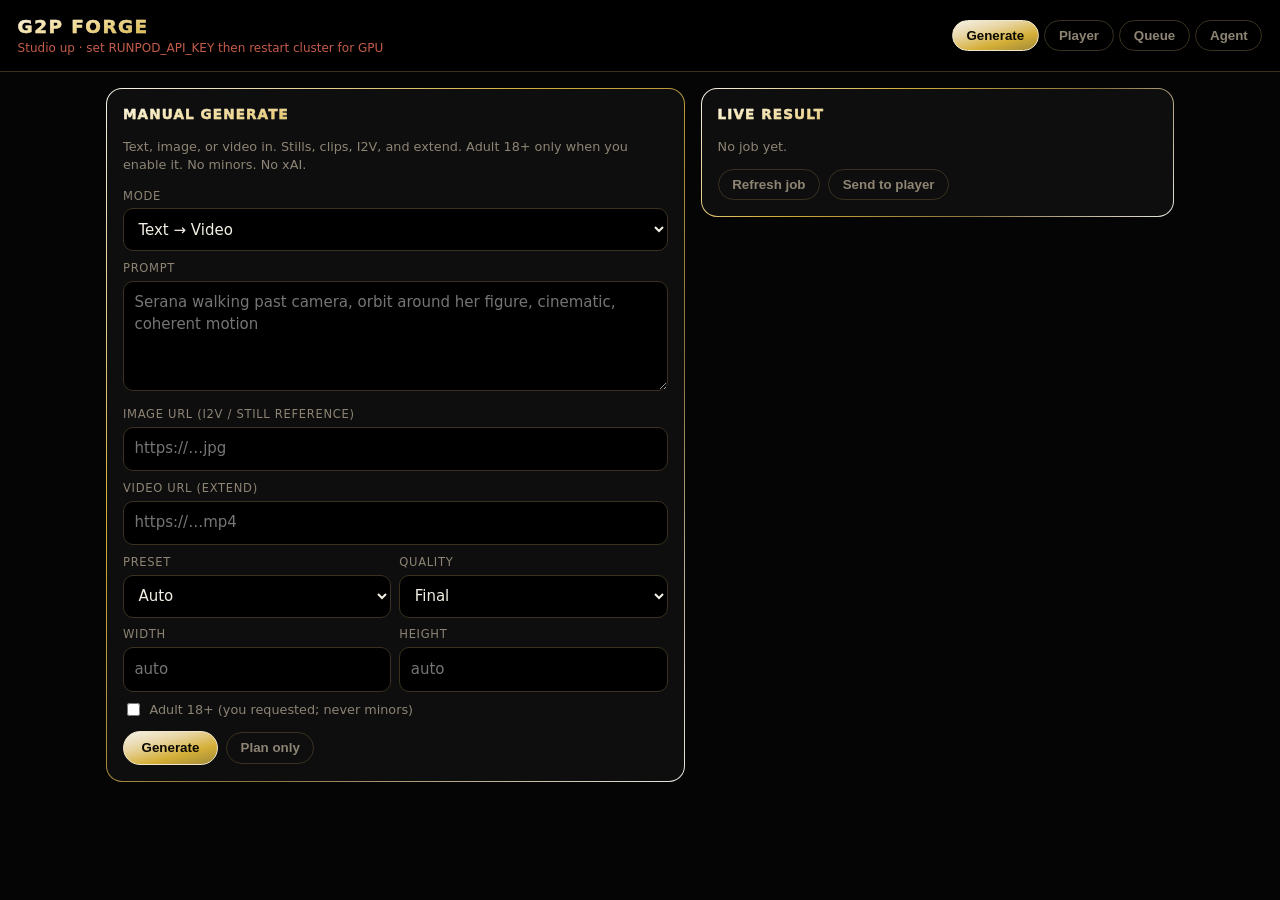
==== deploy/fe/public/index.html @ 89a3870a "G2P Forge studio: T2V, still, I2V, extend, player, queue; no xAI" ====
<!DOCTYPE html>
<html lang="en">
<head>
  <meta charset="UTF-8" />
  <meta name="viewport" content="width=device-width, initial-scale=1" />
  <title>G2P Forge · Generate Studio</title>
  <style>
    :root {
      --black: #050505;
      --panel: #0e0e0e;
      --ink: #f3efe4;
      --muted: #8d8474;
      --gold: #d4af37;
      --gold2: #f0d78c;
      --line: #3a3220;
      --danger: #c45c4a;
    }
    * { box-sizing: border-box; }
    body {
      margin: 0;
      min-height: 100dvh;
      background: #050505;
      color: var(--ink);
      font: 15px/1.45 "Segoe UI", system-ui, sans-serif;
    }
    .gold {
      background: linear-gradient(165deg, #fff8e0, #f0d78c, #d4af37, #a67c00, #f5e6a8);
      -webkit-background-clip: text; background-clip: text; color: transparent;
      -webkit-text-stroke: 0.45px rgba(232,230,225,.45);
      font-weight: 800; letter-spacing: .08em;
    }
    header {
      display: flex; flex-wrap: wrap; gap: .75rem; align-items: center;
      justify-content: space-between; padding: .85rem 1.1rem;
      border-bottom: 1px solid var(--line); background: #000;
    }
    nav { display: flex; flex-wrap: wrap; gap: .35rem; }
    nav button, .ghost {
      background: transparent; color: var(--muted); border: 1px solid var(--line);
      border-radius: 999px; padding: .45rem .85rem; font-weight: 650; cursor: pointer;
    }
    nav button.on, .gold-btn {
      background: linear-gradient(165deg, #f5f2ea, #e8d5a3, #d4af37, #a0893a);
      color: #0a0800; border: 1px solid #f0e6c8; font-weight: 800; cursor: pointer;
    }
    .gold-btn { border-radius: 999px; padding: .55rem 1.1rem; }
    .gold-btn:disabled { opacity: .5; cursor: wait; }
    .wrap { max-width: 1100px; margin: 0 auto; padding: 1rem; display: grid; gap: 1rem; }
    @media (min-width: 900px) {
      .split { display: grid; grid-template-columns: 1.1fr .9fr; gap: 1rem; align-items: start; }
    }
    .card {
      background: var(--panel);
      border: 1px solid transparent;
      border-radius: 16px;
      padding: 1rem;
      background:
        linear-gradient(#0e0e0e,#0e0e0e) padding-box,
        linear-gradient(135deg,#f5f2ea,#d4af37,#8a7340,#e8e6e1) border-box;
    }
    label { display: block; font-size: .72rem; color: var(--muted); text-transform: uppercase; letter-spacing: .06em; margin: .55rem 0 .25rem; }
    textarea, input[type=text], input[type=url], select, input[type=number] {
      width: 100%; background: #000; color: var(--ink); border: 1px solid var(--line);
      border-radius: 10px; padding: .65rem; font: inherit;
    }
    textarea { min-height: 110px; resize: vertical; }
    .row { display: flex; flex-wrap: wrap; gap: .5rem; align-items: center; margin-top: .7rem; }
    .grid2 { display: grid; grid-template-columns: 1fr 1fr; gap: .5rem; }
    .chk { display: flex; align-items: center; gap: .4rem; font-size: .8rem; color: var(--muted); text-transform: none; letter-spacing: 0; }
    #status { font-size: .75rem; color: var(--muted); }
    #status.ok { color: var(--gold2); }
    #status.bad { color: var(--danger); }
    .job { font-size: .82rem; border-top: 1px solid var(--line); padding: .65rem 0; }
    .job a { color: var(--gold2); }
    video, img.preview { width: 100%; border-radius: 12px; background: #000; max-height: 420px; }
    .hide { display: none; }
    .hint { font-size: .8rem; color: var(--muted); }
    #log { white-space: pre-wrap; font-size: .8rem; color: #d8cba8; max-height: 220px; overflow: auto; }
  </style>
</head>
<body>
  <header>
    <div>
      <div class="gold" style="font-size:1.15rem">G2P FORGE</div>
      <div id="status">Checking studio…</div>
    </div>
    <nav>
      <button type="button" class="on" data-tab="gen">Generate</button>
      <button type="button" data-tab="player">Player</button>
      <button type="button" data-tab="queue">Queue</button>
      <button type="button" data-tab="chat">Agent</button>
    </nav>
  </header>
  <div class="wrap">
    <section id="tab-gen" class="split">
      <div class="card">
        <div class="gold" style="font-size:.85rem">MANUAL GENERATE</div>
        <p class="hint">Text, image, or video in. Stills, clips, I2V, and extend. Adult 18+ only when you enable it. No minors. No xAI.</p>
        <label>Mode</label>
        <select id="kind">
          <option value="t2v">Text → Video</option>
          <option value="still">Text → Image / still</option>
          <option value="i2v">Image → Video</option>
          <option value="extend">Video extend</option>
        </select>
        <label>Prompt</label>
        <textarea id="prompt" placeholder="Serana walking past camera, orbit around her figure, cinematic, coherent motion"></textarea>
        <label>Image URL (I2V / still reference)</label>
        <input type="url" id="imageUrl" placeholder="https://…jpg" />
        <label>Video URL (extend)</label>
        <input type="url" id="videoUrl" placeholder="https://…mp4" />
        <div class="grid2">
          <div>
            <label>Preset</label>
            <select id="preset">
              <option value="">Auto</option>
              <option value="character">Character</option>
              <option value="cinematic">Cinematic</option>
              <option value="handheld">Handheld</option>
              <option value="trailer">Trailer</option>
              <option value="product">Product</option>
              <option value="raw">Raw prompt</option>
            </select>
          </div>
          <div>
            <label>Quality</label>
            <select id="draft">
              <option value="0">Final</option>
              <option value="1">Draft (faster)</option>
            </select>
          </div>
        </div>
        <div class="grid2">
          <div><label>Width</label><input type="number" id="width" placeholder="auto" /></div>
          <div><label>Height</label><input type="number" id="height" placeholder="auto" /></div>
        </div>
        <label class="chk"><input type="checkbox" id="adult" /> Adult 18+ (you requested; never minors)</label>
        <div class="row">
          <button type="button" class="gold-btn" id="go">Generate</button>
          <button type="button" class="ghost" id="planOnly">Plan only</button>
        </div>
        <div id="log"></div>
      </div>
      <div class="card">
        <div class="gold" style="font-size:.85rem">LIVE RESULT</div>
        <p class="hint" id="jobMeta">No job yet.</p>
        <video id="player" controls playsinline class="hide"></video>
        <img id="still" class="preview hide" alt="" />
        <div class="row">
          <button type="button" class="ghost" id="poll">Refresh job</button>
          <button type="button" class="ghost" id="toPlayer">Send to player</button>
        </div>
      </div>
    </section>

    <section id="tab-player" class="hide card">
      <div class="gold" style="font-size:.85rem">PLAYER</div>
      <p class="hint">Paste a completed video URL or pick from queue.</p>
      <input type="url" id="playUrl" placeholder="https://…mp4" />
      <div class="row"><button type="button" class="gold-btn" id="loadPlay">Play</button></div>
      <video id="player2" controls playsinline style="width:100%;margin-top:1rem;border-radius:12px;background:#000"></video>
    </section>

    <section id="tab-queue" class="hide card">
      <div class="gold" style="font-size:.85rem">AUTOMATION QUEUE</div>
      <p class="hint">Jobs stay in this browser. Poll until COMPLETED.</p>
      <div id="jobs"></div>
    </section>

    <section id="tab-chat" class="hide card">
      <div class="gold" style="font-size:.85rem">AGENT G2P</div>
      <p class="hint">Dual-engine for questions. Use Generate tab for media.</p>
      <textarea id="q" placeholder="solve 2x^2+3x-5=0"></textarea>
      <div class="row">
        <label class="chk"><input type="checkbox" id="verify" /> Verify</label>
        <button type="button" class="gold-btn" id="ask">Ask</button>
      </div>
      <pre id="ans" style="white-space:pre-wrap;font-size:.85rem;color:#d8cba8"></pre>
    </section>
  </div>
  <script>
    const QKEY = "g2p-forge-jobs-v1";
    const jobs = () => { try { return JSON.parse(localStorage.getItem(QKEY) || "[]"); } catch { return []; } };
    const saveJobs = (a) => localStorage.setItem(QKEY, JSON.stringify(a.slice(-40)));
    let currentId = "";

    const $ = (id) => document.getElementById(id);
    async function j(url, opts) {
      const r = await fetch(url, opts);
      const t = await r.text();
      try { return JSON.parse(t); } catch { return { raw: t, status: r.status }; }
    }

    document.querySelectorAll("nav [data-tab]").forEach((b) => {
      b.onclick = () => {
        document.querySelectorAll("nav [data-tab]").forEach((x) => x.classList.toggle("on", x === b));
        ["gen", "player", "queue", "chat"].forEach((t) => {
          $("tab-" + t).classList.toggle("hide", t !== b.dataset.tab);
        });
        if (b.dataset.tab === "queue") renderJobs();
      };
    });

    async function ready() {
      try {
        const s = await j("/api/studio");
        const el = $("status");
        if (s.hasApiKey) {
          el.textContent = "G2P Forge online · RunPod ready · no xAI";
          el.className = "ok";
        } else {
          el.textContent = "Studio up · set RUNPOD_API_KEY then restart cluster for GPU";
          el.className = "bad";
        }
      } catch {
        $("status").textContent = "Studio offline — start cluster";
        $("status").className = "bad";
      }
    }

    function renderJobs() {
      const list = jobs();
      $("jobs").innerHTML = list.length ? "" : "<p class='hint'>Empty.</p>";
      list.slice().reverse().forEach((j) => {
        const d = document.createElement("div");
        d.className = "job";
        d.innerHTML = "<strong>" + (j.kind || "job") + "</strong> · " + (j.status || "?") +
          "<div>" + (j.prompt || "").slice(0, 140) + "</div>" +
          (j.jobId ? "<div>id " + j.jobId + "</div>" : "") +
          (j.video ? "<a href='" + j.video + "' target='_blank' rel='noopener'>open video</a>" : "");
        $("jobs").appendChild(d);
      });
    }

    function showMedia(url) {
      if (!url) return;
      const vid = $("player");
      const img = $("still");
      const still = $("kind").value === "still" && !/\.mp4|\.webm/i.test(url);
      if (still) {
        img.src = url; img.classList.remove("hide"); vid.classList.add("hide");
      } else {
        vid.src = url; vid.classList.remove("hide"); img.classList.add("hide");
      }
      $("playUrl").value = url;
      $("player2").src = url;
    }

    async function generate(planOnly) {
      const text = $("prompt").value.trim();
      if (!text) { $("log").textContent = "Enter a prompt."; return; }
      $("go").disabled = true;
      $("log").textContent = planOnly ? "Planning…" : "Submitting to WAN…";
      const body = {
        text,
        kind: $("kind").value,
        imageUrl: $("imageUrl").value.trim() || undefined,
        videoUrl: $("videoUrl").value.trim() || undefined,
        preset: $("preset").value || undefined,
        draft: $("draft").value === "1",
        adult: $("adult").checked,
        width: $("width").value ? Number($("width").value) : undefined,
        height: $("height").value ? Number($("height").value) : undefined,
      };
      try {
        const r = await j(planOnly ? "/api/video-plan" : "/api/video", {
          method: "POST",
          headers: { "Content-Type": "application/json" },
          body: JSON.stringify(body),
        });
        if (r.ok === false) {
          $("log").textContent = "Error: " + (r.error || r.reason || JSON.stringify(r));
        } else if (r.submitted) {
          currentId = r.jobId;
          $("jobMeta").textContent = "Job " + r.jobId + " · " + (r.status || "IN_QUEUE");
          $("log").textContent = (r.plan && r.plan.directedPrompt) || "Submitted.";
          const all = jobs();
          all.push({ jobId: r.jobId, status: r.status, prompt: text, kind: body.kind, ts: Date.now() });
          saveJobs(all);
          poll();
        } else {
          $("log").textContent = (r.message || "Plan") + "\n\n" + ((r.plan && r.plan.directedPrompt) || r.directedPrompt || "");
          $("jobMeta").textContent = r.submitted === false ? "Plan only — GPU key not on backends" : "Plan";
        }
      } catch (e) {
        $("log").textContent = String(e);
      }
      $("go").disabled = false;
    }

    async function poll() {
      if (!currentId) { $("jobMeta").textContent = "No job id."; return; }
      const r = await j("/api/video/status?id=" + encodeURIComponent(currentId));
      $("jobMeta").textContent = (r.status || "?") + " · " + currentId;
      const all = jobs().map((x) => x.jobId === currentId ? { ...x, status: r.status, video: r.video } : x);
      saveJobs(all);
      if (r.video) showMedia(r.video);
      if (r.status === "IN_QUEUE" || r.status === "IN_PROGRESS") {
        setTimeout(poll, 4000);
      }
    }

    $("go").onclick = () => generate(false);
    $("planOnly").onclick = () => generate(true);
    $("poll").onclick = poll;
    $("toPlayer").onclick = () => {
      document.querySelector("[data-tab=player]").click();
    };
    $("loadPlay").onclick = () => {
      const u = $("playUrl").value.trim();
      if (u) $("player2").src = u;
    };
    $("ask").onclick = async () => {
      const text = $("q").value.trim();
      if (!text) return;
      $("ans").textContent = "Thinking…";
      const r = await j("/api/pipeline", {
        method: "POST",
        headers: { "Content-Type": "application/json" },
        body: JSON.stringify({ text, verify: $("verify").checked, autoVideo: false }),
      });
      $("ans").textContent = r.content || JSON.stringify(r, null, 2);
    };

    ready();
    setInterval(ready, 12000);
  </script>
</body>
</html>
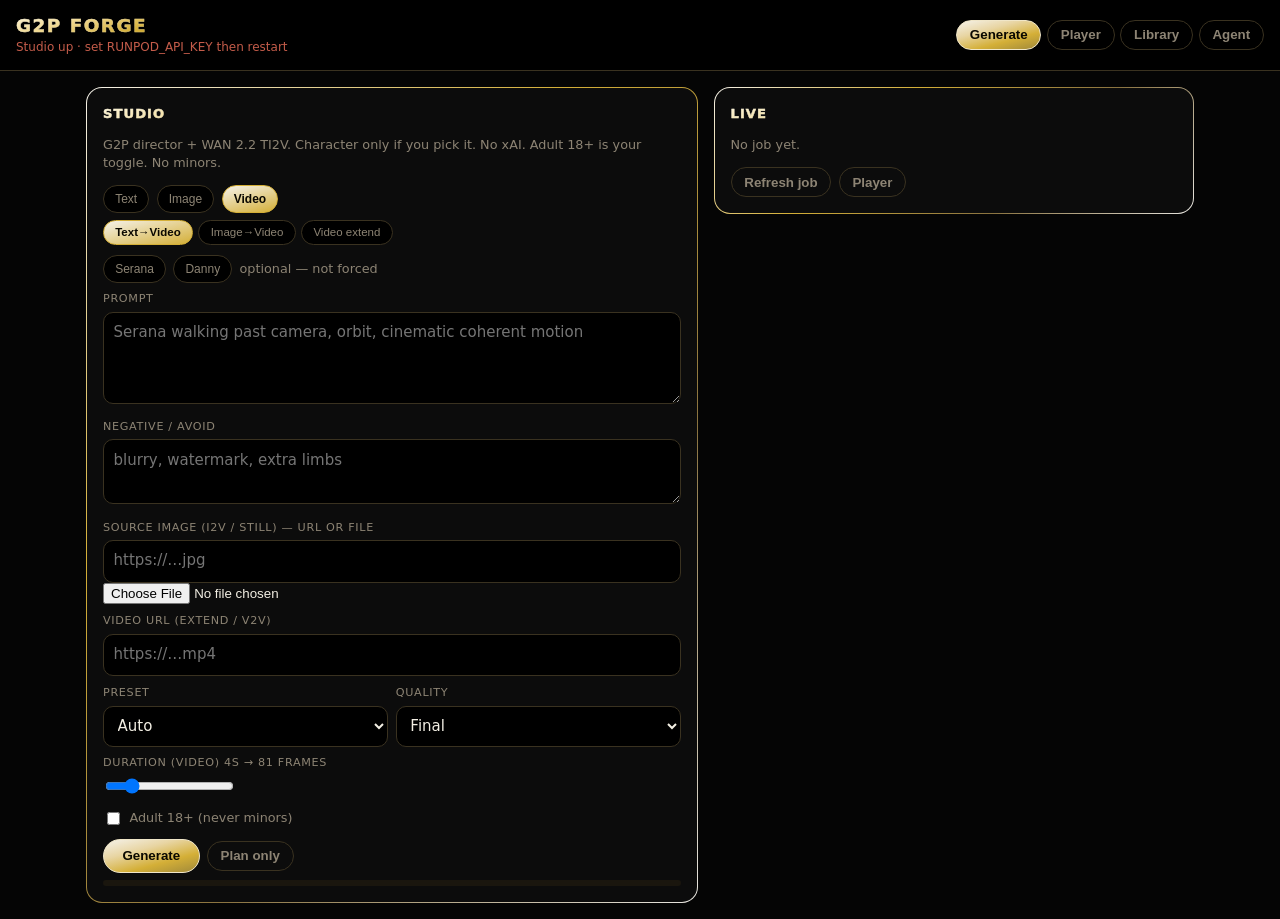
==== commit 7a3ba709: "Blend: AetherForge WAN payload + G2P director; no xAI, no fake video" ====
--- a/deploy/fe/public/index.html
+++ b/deploy/fe/public/index.html
@@ -3,79 +3,57 @@
 <head>
   <meta charset="UTF-8" />
   <meta name="viewport" content="width=device-width, initial-scale=1" />
-  <title>G2P Forge · Generate Studio</title>
+  <title>G2P Forge Studio</title>
   <style>
     :root {
-      --black: #050505;
-      --panel: #0e0e0e;
-      --ink: #f3efe4;
-      --muted: #8d8474;
-      --gold: #d4af37;
-      --gold2: #f0d78c;
-      --line: #3a3220;
-      --danger: #c45c4a;
+      --black: #050505; --panel: #0c0c0c; --ink: #f3efe4; --muted: #8d8474;
+      --gold: #d4af37; --gold2: #f0d78c; --line: #3a3220; --danger: #c45c4a;
     }
     * { box-sizing: border-box; }
-    body {
-      margin: 0;
-      min-height: 100dvh;
-      background: #050505;
-      color: var(--ink);
-      font: 15px/1.45 "Segoe UI", system-ui, sans-serif;
-    }
+    body { margin: 0; min-height: 100dvh; background: #050505; color: var(--ink); font: 15px/1.45 "Segoe UI", system-ui, sans-serif; }
     .gold {
       background: linear-gradient(165deg, #fff8e0, #f0d78c, #d4af37, #a67c00, #f5e6a8);
       -webkit-background-clip: text; background-clip: text; color: transparent;
-      -webkit-text-stroke: 0.45px rgba(232,230,225,.45);
-      font-weight: 800; letter-spacing: .08em;
-    }
-    header {
-      display: flex; flex-wrap: wrap; gap: .75rem; align-items: center;
-      justify-content: space-between; padding: .85rem 1.1rem;
-      border-bottom: 1px solid var(--line); background: #000;
-    }
+      -webkit-text-stroke: 0.45px rgba(232,230,225,.4); font-weight: 800; letter-spacing: .08em;
+    }
+    header { display: flex; flex-wrap: wrap; gap: .7rem; align-items: center; justify-content: space-between; padding: .8rem 1rem; border-bottom: 1px solid var(--line); background: #000; }
     nav { display: flex; flex-wrap: wrap; gap: .35rem; }
-    nav button, .ghost {
-      background: transparent; color: var(--muted); border: 1px solid var(--line);
-      border-radius: 999px; padding: .45rem .85rem; font-weight: 650; cursor: pointer;
-    }
+    nav button, .ghost { background: transparent; color: var(--muted); border: 1px solid var(--line); border-radius: 999px; padding: .42rem .8rem; font-weight: 650; cursor: pointer; }
     nav button.on, .gold-btn {
       background: linear-gradient(165deg, #f5f2ea, #e8d5a3, #d4af37, #a0893a);
       color: #0a0800; border: 1px solid #f0e6c8; font-weight: 800; cursor: pointer;
     }
-    .gold-btn { border-radius: 999px; padding: .55rem 1.1rem; }
+    .gold-btn { border-radius: 999px; padding: .55rem 1.15rem; }
     .gold-btn:disabled { opacity: .5; cursor: wait; }
-    .wrap { max-width: 1100px; margin: 0 auto; padding: 1rem; display: grid; gap: 1rem; }
-    @media (min-width: 900px) {
-      .split { display: grid; grid-template-columns: 1.1fr .9fr; gap: 1rem; align-items: start; }
-    }
+    .wrap { max-width: 1140px; margin: 0 auto; padding: 1rem; display: grid; gap: 1rem; }
+    @media (min-width: 920px) { .split { display: grid; grid-template-columns: 1.12fr .88fr; gap: 1rem; align-items: start; } }
     .card {
-      background: var(--panel);
-      border: 1px solid transparent;
-      border-radius: 16px;
-      padding: 1rem;
-      background:
-        linear-gradient(#0e0e0e,#0e0e0e) padding-box,
-        linear-gradient(135deg,#f5f2ea,#d4af37,#8a7340,#e8e6e1) border-box;
-    }
-    label { display: block; font-size: .72rem; color: var(--muted); text-transform: uppercase; letter-spacing: .06em; margin: .55rem 0 .25rem; }
+      background: linear-gradient(#0c0c0c,#0c0c0c) padding-box, linear-gradient(135deg,#f5f2ea,#d4af37,#8a7340,#e8e6e1) border-box;
+      border: 1px solid transparent; border-radius: 16px; padding: 1rem;
+    }
+    label { display: block; font-size: .7rem; color: var(--muted); text-transform: uppercase; letter-spacing: .06em; margin: .55rem 0 .25rem; }
     textarea, input[type=text], input[type=url], select, input[type=number] {
-      width: 100%; background: #000; color: var(--ink); border: 1px solid var(--line);
-      border-radius: 10px; padding: .65rem; font: inherit;
-    }
-    textarea { min-height: 110px; resize: vertical; }
-    .row { display: flex; flex-wrap: wrap; gap: .5rem; align-items: center; margin-top: .7rem; }
+      width: 100%; background: #000; color: var(--ink); border: 1px solid var(--line); border-radius: 10px; padding: .6rem; font: inherit;
+    }
+    textarea { min-height: 92px; resize: vertical; }
+    .row { display: flex; flex-wrap: wrap; gap: .45rem; align-items: center; margin-top: .65rem; }
     .grid2 { display: grid; grid-template-columns: 1fr 1fr; gap: .5rem; }
     .chk { display: flex; align-items: center; gap: .4rem; font-size: .8rem; color: var(--muted); text-transform: none; letter-spacing: 0; }
     #status { font-size: .75rem; color: var(--muted); }
-    #status.ok { color: var(--gold2); }
-    #status.bad { color: var(--danger); }
-    .job { font-size: .82rem; border-top: 1px solid var(--line); padding: .65rem 0; }
-    .job a { color: var(--gold2); }
-    video, img.preview { width: 100%; border-radius: 12px; background: #000; max-height: 420px; }
+    #status.ok { color: var(--gold2); } #status.bad { color: var(--danger); }
+    .modes { display: flex; flex-wrap: wrap; gap: .35rem; margin: .45rem 0; }
+    .modes button { font-size: .72rem; }
+    .chip { border-radius: 999px; border: 1px solid var(--line); background: #000; color: var(--muted); padding: .35rem .7rem; cursor: pointer; font-size: .75rem; }
+    .chip.on { border-color: var(--gold); color: #0a0800; background: linear-gradient(165deg,#f5f2ea,#d4af37); font-weight: 800; }
+    .job { font-size: .82rem; border-top: 1px solid var(--line); padding: .6rem 0; }
+    .job a, .job button.link { color: var(--gold2); background: none; border: 0; cursor: pointer; padding: 0; font: inherit; }
+    video, img.preview { width: 100%; border-radius: 12px; background: #000; max-height: 440px; }
     .hide { display: none; }
     .hint { font-size: .8rem; color: var(--muted); }
-    #log { white-space: pre-wrap; font-size: .8rem; color: #d8cba8; max-height: 220px; overflow: auto; }
+    #log { white-space: pre-wrap; font-size: .8rem; color: #d8cba8; max-height: 180px; overflow: auto; }
+    .bar { height: 6px; background: #1a160e; border-radius: 99px; overflow: hidden; margin-top: .4rem; }
+    .bar > i { display: block; height: 100%; width: 0; background: linear-gradient(90deg,#a0893a,#f0d78c,#d4af37); }
+    .thumb { width: 40px; height: 52px; object-fit: cover; border-radius: 6px; border: 1px solid var(--line); }
   </style>
 </head>
 <body>
@@ -87,27 +65,34 @@
     <nav>
       <button type="button" class="on" data-tab="gen">Generate</button>
       <button type="button" data-tab="player">Player</button>
-      <button type="button" data-tab="queue">Queue</button>
+      <button type="button" data-tab="lib">Library</button>
       <button type="button" data-tab="chat">Agent</button>
     </nav>
   </header>
   <div class="wrap">
     <section id="tab-gen" class="split">
       <div class="card">
-        <div class="gold" style="font-size:.85rem">MANUAL GENERATE</div>
-        <p class="hint">Text, image, or video in. Stills, clips, I2V, and extend. Adult 18+ only when you enable it. No minors. No xAI.</p>
-        <label>Mode</label>
-        <select id="kind">
-          <option value="t2v">Text → Video</option>
-          <option value="still">Text → Image / still</option>
-          <option value="i2v">Image → Video</option>
-          <option value="extend">Video extend</option>
-        </select>
+        <div class="gold" style="font-size:.82rem">STUDIO</div>
+        <p class="hint">G2P director + WAN 2.2 TI2V. Character only if you pick it. No xAI. Adult 18+ is your toggle. No minors.</p>
+        <div class="row" style="margin-top:.4rem">
+          <button type="button" class="chip" data-group="text">Text</button>
+          <button type="button" class="chip on" data-group="image">Image</button>
+          <button type="button" class="chip" data-group="video">Video</button>
+        </div>
+        <div class="modes" id="modes"></div>
+        <div class="row">
+          <button type="button" class="chip" id="cSerana">Serana</button>
+          <button type="button" class="chip" id="cDanny">Danny</button>
+          <span class="hint">optional — not forced</span>
+        </div>
         <label>Prompt</label>
-        <textarea id="prompt" placeholder="Serana walking past camera, orbit around her figure, cinematic, coherent motion"></textarea>
-        <label>Image URL (I2V / still reference)</label>
+        <textarea id="prompt" placeholder="Serana walking past camera, orbit, cinematic coherent motion"></textarea>
+        <label>Negative / avoid</label>
+        <textarea id="neg" style="min-height:56px" placeholder="blurry, watermark, extra limbs"></textarea>
+        <label>Source image (I2V / still) — URL or file</label>
         <input type="url" id="imageUrl" placeholder="https://…jpg" />
-        <label>Video URL (extend)</label>
+        <input type="file" id="file" accept="image/*,video/*" />
+        <label>Video URL (extend / V2V)</label>
         <input type="url" id="videoUrl" placeholder="https://…mp4" />
         <div class="grid2">
           <div>
@@ -118,58 +103,49 @@
               <option value="cinematic">Cinematic</option>
               <option value="handheld">Handheld</option>
               <option value="trailer">Trailer</option>
-              <option value="product">Product</option>
-              <option value="raw">Raw prompt</option>
+              <option value="raw">Raw</option>
             </select>
           </div>
           <div>
             <label>Quality</label>
-            <select id="draft">
-              <option value="0">Final</option>
-              <option value="1">Draft (faster)</option>
-            </select>
+            <select id="draft"><option value="0">Final</option><option value="1">Draft</option></select>
           </div>
         </div>
-        <div class="grid2">
-          <div><label>Width</label><input type="number" id="width" placeholder="auto" /></div>
-          <div><label>Height</label><input type="number" id="height" placeholder="auto" /></div>
-        </div>
-        <label class="chk"><input type="checkbox" id="adult" /> Adult 18+ (you requested; never minors)</label>
+        <label>Duration (video) <span id="durLab">4s → 81 frames</span></label>
+        <input type="range" id="dur" min="2" max="14" value="4" />
+        <label class="chk"><input type="checkbox" id="adult" /> Adult 18+ (never minors)</label>
         <div class="row">
           <button type="button" class="gold-btn" id="go">Generate</button>
           <button type="button" class="ghost" id="planOnly">Plan only</button>
         </div>
+        <div class="bar"><i id="bar"></i></div>
         <div id="log"></div>
       </div>
       <div class="card">
-        <div class="gold" style="font-size:.85rem">LIVE RESULT</div>
+        <div class="gold" style="font-size:.82rem">LIVE</div>
         <p class="hint" id="jobMeta">No job yet.</p>
         <video id="player" controls playsinline class="hide"></video>
         <img id="still" class="preview hide" alt="" />
         <div class="row">
           <button type="button" class="ghost" id="poll">Refresh job</button>
-          <button type="button" class="ghost" id="toPlayer">Send to player</button>
+          <button type="button" class="ghost" id="toPlayer">Player</button>
         </div>
       </div>
     </section>
-
     <section id="tab-player" class="hide card">
-      <div class="gold" style="font-size:.85rem">PLAYER</div>
-      <p class="hint">Paste a completed video URL or pick from queue.</p>
+      <div class="gold" style="font-size:.82rem">PLAYER</div>
       <input type="url" id="playUrl" placeholder="https://…mp4" />
       <div class="row"><button type="button" class="gold-btn" id="loadPlay">Play</button></div>
       <video id="player2" controls playsinline style="width:100%;margin-top:1rem;border-radius:12px;background:#000"></video>
     </section>
-
-    <section id="tab-queue" class="hide card">
-      <div class="gold" style="font-size:.85rem">AUTOMATION QUEUE</div>
-      <p class="hint">Jobs stay in this browser. Poll until COMPLETED.</p>
+    <section id="tab-lib" class="hide card">
+      <div class="gold" style="font-size:.82rem">LIBRARY</div>
+      <p class="hint">Jobs stay in this browser. Click to play.</p>
       <div id="jobs"></div>
     </section>
-
     <section id="tab-chat" class="hide card">
-      <div class="gold" style="font-size:.85rem">AGENT G2P</div>
-      <p class="hint">Dual-engine for questions. Use Generate tab for media.</p>
+      <div class="gold" style="font-size:.82rem">AGENT G2P</div>
+      <p class="hint">Dual-engine for questions. Media lives on Generate.</p>
       <textarea id="q" placeholder="solve 2x^2+3x-5=0"></textarea>
       <div class="row">
         <label class="chk"><input type="checkbox" id="verify" /> Verify</label>
@@ -179,112 +155,152 @@
     </section>
   </div>
   <script>
-    const QKEY = "g2p-forge-jobs-v1";
+    const QKEY = "g2p-forge-lib-v2";
+    const MODES = {
+      text: [["t2t","Text→Text"],["i2t","Image→Text"],["v2t","Video→Text"]],
+      image: [["still","Text→Image"],["i2i","Image→Image"],["v2i","Video→Image"]],
+      video: [["t2v","Text→Video"],["i2v","Image→Video"],["extend","Video extend"]],
+    };
+    let group = "video";
+    let kind = "t2v";
+    let imageB64 = "";
+    let currentId = "";
+    const $ = (id) => document.getElementById(id);
     const jobs = () => { try { return JSON.parse(localStorage.getItem(QKEY) || "[]"); } catch { return []; } };
     const saveJobs = (a) => localStorage.setItem(QKEY, JSON.stringify(a.slice(-40)));
-    let currentId = "";
-
-    const $ = (id) => document.getElementById(id);
     async function j(url, opts) {
       const r = await fetch(url, opts);
       const t = await r.text();
       try { return JSON.parse(t); } catch { return { raw: t, status: r.status }; }
     }
+    function frames(sec) { return sec <= 4 ? 81 : sec <= 8 ? 121 : 161; }
+    function setBar(p) { $("bar").style.width = Math.round(p * 100) + "%"; }
 
     document.querySelectorAll("nav [data-tab]").forEach((b) => {
       b.onclick = () => {
         document.querySelectorAll("nav [data-tab]").forEach((x) => x.classList.toggle("on", x === b));
-        ["gen", "player", "queue", "chat"].forEach((t) => {
-          $("tab-" + t).classList.toggle("hide", t !== b.dataset.tab);
-        });
-        if (b.dataset.tab === "queue") renderJobs();
+        ["gen","player","lib","chat"].forEach((t) => $("tab-" + t).classList.toggle("hide", t !== b.dataset.tab));
+        if (b.dataset.tab === "lib") renderJobs();
       };
     });
+    document.querySelectorAll("[data-group]").forEach((b) => {
+      b.onclick = () => {
+        group = b.dataset.group;
+        document.querySelectorAll("[data-group]").forEach((x) => x.classList.toggle("on", x === b));
+        kind = MODES[group][0][0];
+        paintModes();
+      };
+    });
+    function paintModes() {
+      $("modes").innerHTML = "";
+      MODES[group].forEach(([id, lab]) => {
+        const btn = document.createElement("button");
+        btn.type = "button"; btn.className = "chip" + (kind === id ? " on" : "");
+        btn.textContent = lab;
+        btn.onclick = () => { kind = id; paintModes(); };
+        $("modes").appendChild(btn);
+      });
+    }
+    paintModes();
+    document.querySelectorAll("[data-group]").forEach((x) => x.classList.toggle("on", x.dataset.group === "video"));
+
+    $("cSerana").onclick = () => $("cSerana").classList.toggle("on");
+    $("cDanny").onclick = () => $("cDanny").classList.toggle("on");
+    $("dur").oninput = () => {
+      const s = Number($("dur").value);
+      $("durLab").textContent = s + "s → " + frames(s) + " frames";
+    };
+    $("file").onchange = () => {
+      const f = $("file").files[0];
+      if (!f) return;
+      const r = new FileReader();
+      r.onload = () => { imageB64 = String(r.result || ""); $("log").textContent = "Loaded " + f.name; };
+      r.readAsDataURL(f);
+    };
 
     async function ready() {
       try {
         const s = await j("/api/studio");
-        const el = $("status");
-        if (s.hasApiKey) {
-          el.textContent = "G2P Forge online · RunPod ready · no xAI";
-          el.className = "ok";
-        } else {
-          el.textContent = "Studio up · set RUNPOD_API_KEY then restart cluster for GPU";
-          el.className = "bad";
-        }
-      } catch {
-        $("status").textContent = "Studio offline — start cluster";
-        $("status").className = "bad";
-      }
+        if (s.hasApiKey) { $("status").textContent = "G2P Forge · WAN ready · no xAI"; $("status").className = "ok"; }
+        else { $("status").textContent = "Studio up · set RUNPOD_API_KEY then restart"; $("status").className = "bad"; }
+      } catch { $("status").textContent = "Start the cluster"; $("status").className = "bad"; }
     }
 
     function renderJobs() {
       const list = jobs();
       $("jobs").innerHTML = list.length ? "" : "<p class='hint'>Empty.</p>";
-      list.slice().reverse().forEach((j) => {
+      list.slice().reverse().forEach((item) => {
         const d = document.createElement("div");
         d.className = "job";
-        d.innerHTML = "<strong>" + (j.kind || "job") + "</strong> · " + (j.status || "?") +
-          "<div>" + (j.prompt || "").slice(0, 140) + "</div>" +
-          (j.jobId ? "<div>id " + j.jobId + "</div>" : "") +
-          (j.video ? "<a href='" + j.video + "' target='_blank' rel='noopener'>open video</a>" : "");
+        d.innerHTML = "<strong>" + (item.kind || "job") + "</strong> · " + (item.status || "?") +
+          "<div>" + (item.prompt || "").slice(0, 140) + "</div>" +
+          (item.jobId ? "<div>id " + item.jobId + "</div>" : "") +
+          (item.video ? "<button type='button' class='link' data-url='" + item.video + "'>play</button>" : "");
+        const b = d.querySelector("[data-url]");
+        if (b) b.onclick = () => { $("playUrl").value = b.dataset.url; $("player2").src = b.dataset.url; document.querySelector("[data-tab=player]").click(); };
         $("jobs").appendChild(d);
       });
     }
 
     function showMedia(url) {
       if (!url) return;
-      const vid = $("player");
-      const img = $("still");
-      const still = $("kind").value === "still" && !/\.mp4|\.webm/i.test(url);
-      if (still) {
-        img.src = url; img.classList.remove("hide"); vid.classList.add("hide");
-      } else {
-        vid.src = url; vid.classList.remove("hide"); img.classList.add("hide");
+      const still = (kind === "still" || kind === "i2i" || kind === "v2i") && !/\.mp4|\.webm|video\//i.test(url);
+      if (still) { $("still").src = url; $("still").classList.remove("hide"); $("player").classList.add("hide"); }
+      else { $("player").src = url; $("player").classList.remove("hide"); $("still").classList.add("hide"); }
+      $("playUrl").value = url; $("player2").src = url;
+    }
+
+    function fullPrompt() {
+      let t = $("prompt").value.trim();
+      if ($("cSerana").classList.contains("on") && !/serana/i.test(t)) t = "Serana. " + t;
+      if ($("cDanny").classList.contains("on") && !/danny/i.test(t)) t = "Danny. " + t;
+      return t;
+    }
+
+    async function generate(planOnly) {
+      const text = fullPrompt();
+      if (!text) { $("log").textContent = "Enter a prompt."; return; }
+      if (kind === "t2t" || kind === "i2t" || kind === "v2t") {
+        $("log").textContent = "Agent…";
+        const r = await j("/api/pipeline", {
+          method: "POST", headers: { "Content-Type": "application/json" },
+          body: JSON.stringify({ text, verify: false, autoVideo: false }),
+        });
+        $("log").textContent = r.content || JSON.stringify(r);
+        return;
       }
-      $("playUrl").value = url;
-      $("player2").src = url;
-    }
-
-    async function generate(planOnly) {
-      const text = $("prompt").value.trim();
-      if (!text) { $("log").textContent = "Enter a prompt."; return; }
-      $("go").disabled = true;
-      $("log").textContent = planOnly ? "Planning…" : "Submitting to WAN…";
+      $("go").disabled = true; setBar(0.08); $("log").textContent = planOnly ? "Planning…" : "Submitting WAN 2.2…";
       const body = {
         text,
-        kind: $("kind").value,
+        kind: kind === "i2i" || kind === "v2i" ? "still" : kind,
         imageUrl: $("imageUrl").value.trim() || undefined,
+        imageBase64: imageB64 || undefined,
         videoUrl: $("videoUrl").value.trim() || undefined,
         preset: $("preset").value || undefined,
         draft: $("draft").value === "1",
         adult: $("adult").checked,
-        width: $("width").value ? Number($("width").value) : undefined,
-        height: $("height").value ? Number($("height").value) : undefined,
+        durationSec: Number($("dur").value),
+        negativePrompt: $("neg").value.trim() || undefined,
       };
       try {
         const r = await j(planOnly ? "/api/video-plan" : "/api/video", {
-          method: "POST",
-          headers: { "Content-Type": "application/json" },
-          body: JSON.stringify(body),
+          method: "POST", headers: { "Content-Type": "application/json" }, body: JSON.stringify(body),
         });
-        if (r.ok === false) {
-          $("log").textContent = "Error: " + (r.error || r.reason || JSON.stringify(r));
-        } else if (r.submitted) {
-          currentId = r.jobId;
+        if (r.ok === false) { $("log").textContent = "Error: " + (r.error || r.reason || JSON.stringify(r)); setBar(0); }
+        else if (r.submitted) {
+          currentId = r.jobId; setBar(0.25);
           $("jobMeta").textContent = "Job " + r.jobId + " · " + (r.status || "IN_QUEUE");
           $("log").textContent = (r.plan && r.plan.directedPrompt) || "Submitted.";
           const all = jobs();
-          all.push({ jobId: r.jobId, status: r.status, prompt: text, kind: body.kind, ts: Date.now() });
+          all.push({ jobId: r.jobId, status: r.status, prompt: text, kind, ts: Date.now() });
           saveJobs(all);
           poll();
         } else {
+          setBar(0.15);
           $("log").textContent = (r.message || "Plan") + "\n\n" + ((r.plan && r.plan.directedPrompt) || r.directedPrompt || "");
           $("jobMeta").textContent = r.submitted === false ? "Plan only — GPU key not on backends" : "Plan";
         }
-      } catch (e) {
-        $("log").textContent = String(e);
-      }
+      } catch (e) { $("log").textContent = String(e); }
       $("go").disabled = false;
     }
 
@@ -294,36 +310,27 @@
       $("jobMeta").textContent = (r.status || "?") + " · " + currentId;
       const all = jobs().map((x) => x.jobId === currentId ? { ...x, status: r.status, video: r.video } : x);
       saveJobs(all);
-      if (r.video) showMedia(r.video);
-      if (r.status === "IN_QUEUE" || r.status === "IN_PROGRESS") {
-        setTimeout(poll, 4000);
-      }
+      if (r.status === "IN_QUEUE") setBar(0.35);
+      if (r.status === "IN_PROGRESS") setBar(0.65);
+      if (r.video) { showMedia(r.video); setBar(1); }
+      if (r.status === "IN_QUEUE" || r.status === "IN_PROGRESS") setTimeout(poll, 4000);
     }
 
     $("go").onclick = () => generate(false);
     $("planOnly").onclick = () => generate(true);
     $("poll").onclick = poll;
-    $("toPlayer").onclick = () => {
-      document.querySelector("[data-tab=player]").click();
-    };
-    $("loadPlay").onclick = () => {
-      const u = $("playUrl").value.trim();
-      if (u) $("player2").src = u;
-    };
+    $("toPlayer").onclick = () => document.querySelector("[data-tab=player]").click();
+    $("loadPlay").onclick = () => { const u = $("playUrl").value.trim(); if (u) $("player2").src = u; };
     $("ask").onclick = async () => {
-      const text = $("q").value.trim();
-      if (!text) return;
+      const text = $("q").value.trim(); if (!text) return;
       $("ans").textContent = "Thinking…";
       const r = await j("/api/pipeline", {
-        method: "POST",
-        headers: { "Content-Type": "application/json" },
+        method: "POST", headers: { "Content-Type": "application/json" },
         body: JSON.stringify({ text, verify: $("verify").checked, autoVideo: false }),
       });
       $("ans").textContent = r.content || JSON.stringify(r, null, 2);
     };
-
-    ready();
-    setInterval(ready, 12000);
+    ready(); setInterval(ready, 12000);
   </script>
 </body>
 </html>
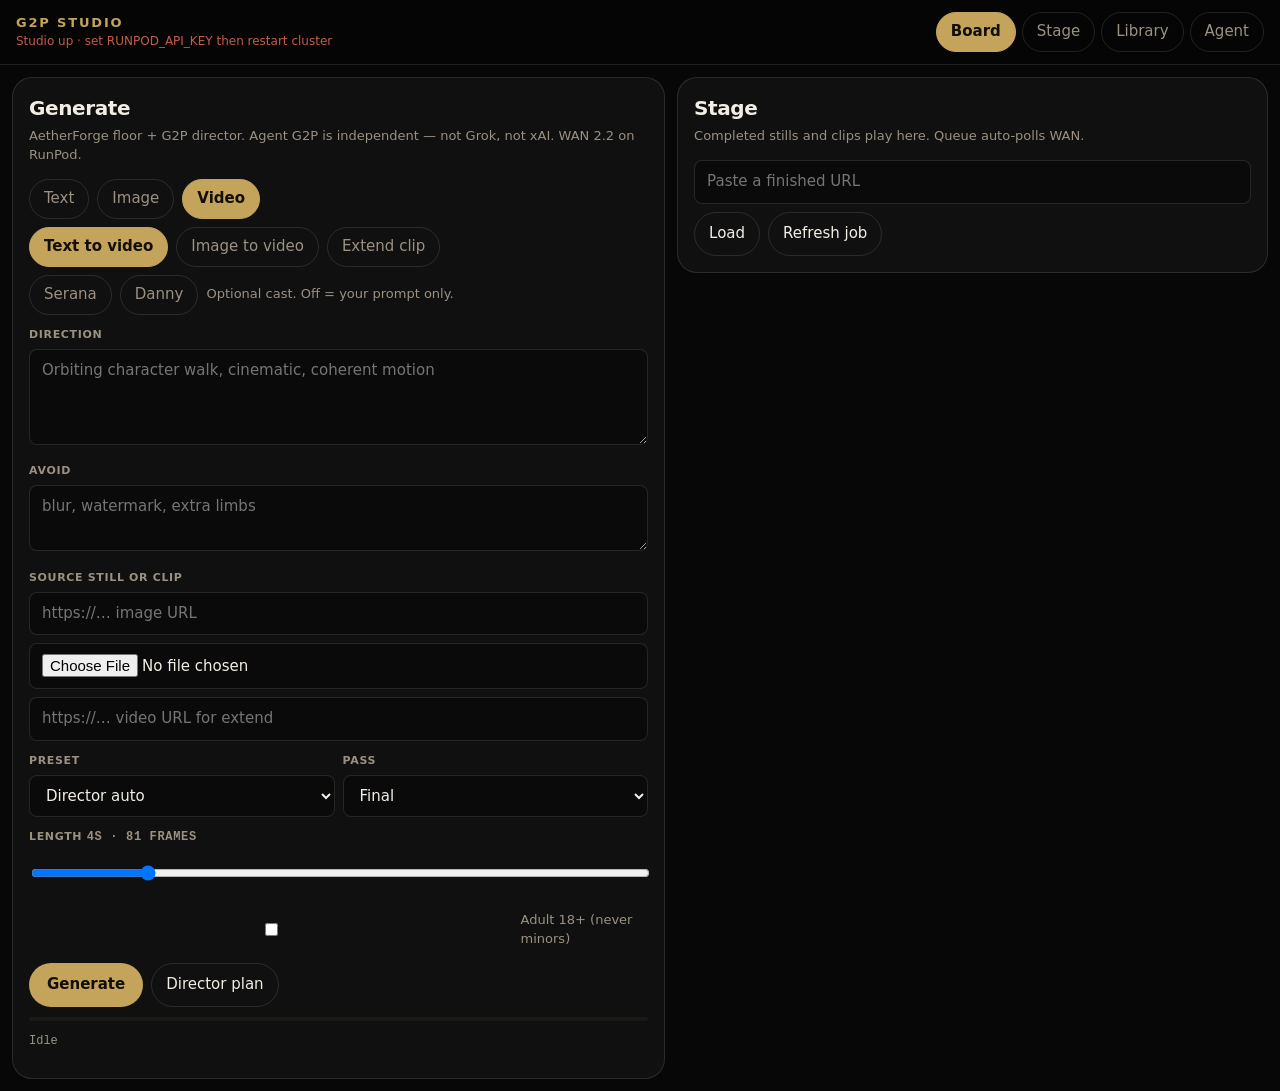
==== commit 81c02093: "G2P Studio: one product — AetherForge floor + G2P director, no xAI" ====
--- a/deploy/fe/public/index.html
+++ b/deploy/fe/public/index.html
@@ -3,197 +3,219 @@
 <head>
   <meta charset="UTF-8" />
   <meta name="viewport" content="width=device-width, initial-scale=1" />
-  <title>G2P Forge Studio</title>
+  <title>G2P Studio</title>
   <style>
     :root {
-      --black: #050505; --panel: #0c0c0c; --ink: #f3efe4; --muted: #8d8474;
-      --gold: #d4af37; --gold2: #f0d78c; --line: #3a3220; --danger: #c45c4a;
+      --bg: #070707;
+      --elev: #101010;
+      --panel: #141414;
+      --fg: #f2eee6;
+      --muted: #9a9183;
+      --line: color-mix(in oklab, #f2eee6 12%, transparent);
+      --gold: #c4a35a;
+      --gold-ink: #120e04;
+      --danger: #c45c4a;
+      --ok: #7d9a6a;
+      --r-sm: 8px; --r-md: 12px; --r-lg: 20px;
+      --font: "Segoe UI", system-ui, sans-serif;
+      --mono: ui-monospace, Consolas, monospace;
     }
     * { box-sizing: border-box; }
-    body { margin: 0; min-height: 100dvh; background: #050505; color: var(--ink); font: 15px/1.45 "Segoe UI", system-ui, sans-serif; }
-    .gold {
-      background: linear-gradient(165deg, #fff8e0, #f0d78c, #d4af37, #a67c00, #f5e6a8);
-      -webkit-background-clip: text; background-clip: text; color: transparent;
-      -webkit-text-stroke: 0.45px rgba(232,230,225,.4); font-weight: 800; letter-spacing: .08em;
-    }
-    header { display: flex; flex-wrap: wrap; gap: .7rem; align-items: center; justify-content: space-between; padding: .8rem 1rem; border-bottom: 1px solid var(--line); background: #000; }
-    nav { display: flex; flex-wrap: wrap; gap: .35rem; }
-    nav button, .ghost { background: transparent; color: var(--muted); border: 1px solid var(--line); border-radius: 999px; padding: .42rem .8rem; font-weight: 650; cursor: pointer; }
-    nav button.on, .gold-btn {
-      background: linear-gradient(165deg, #f5f2ea, #e8d5a3, #d4af37, #a0893a);
-      color: #0a0800; border: 1px solid #f0e6c8; font-weight: 800; cursor: pointer;
-    }
-    .gold-btn { border-radius: 999px; padding: .55rem 1.15rem; }
-    .gold-btn:disabled { opacity: .5; cursor: wait; }
-    .wrap { max-width: 1140px; margin: 0 auto; padding: 1rem; display: grid; gap: 1rem; }
-    @media (min-width: 920px) { .split { display: grid; grid-template-columns: 1.12fr .88fr; gap: 1rem; align-items: start; } }
+    html, body { margin: 0; min-height: 100dvh; background: var(--bg); color: var(--fg); font: 15px/1.45 var(--font); }
+    button, [role=button] { cursor: pointer; font: inherit; }
+    button:disabled { opacity: .5; cursor: wait; }
+    header {
+      display: flex; flex-wrap: wrap; gap: 12px; align-items: center; justify-content: space-between;
+      padding: 12px 16px; border-bottom: 1px solid var(--line); background: #050505;
+    }
+    .mark { font-weight: 650; letter-spacing: .14em; font-size: 13px; color: var(--gold); }
+    #ready { font-size: 12px; color: var(--muted); font-variant-numeric: tabular-nums; }
+    #ready.ok { color: var(--ok); } #ready.bad { color: var(--danger); }
+    .tabs { display: flex; flex-wrap: wrap; gap: 6px; }
+    .tabs button, .chip {
+      min-height: 40px; padding: 0 14px; border-radius: 999px; border: 1px solid var(--line);
+      background: transparent; color: var(--muted);
+    }
+    .tabs button.on, .chip.on { background: var(--gold); color: var(--gold-ink); border-color: var(--gold); font-weight: 600; }
+    .app {
+      display: grid; gap: 12px; padding: 12px; max-width: 1280px; margin: 0 auto;
+    }
+    @media (min-width: 980px) {
+      .app { grid-template-columns: minmax(0, 1.05fr) minmax(0, .95fr); align-items: start; }
+    }
     .card {
-      background: linear-gradient(#0c0c0c,#0c0c0c) padding-box, linear-gradient(135deg,#f5f2ea,#d4af37,#8a7340,#e8e6e1) border-box;
-      border: 1px solid transparent; border-radius: 16px; padding: 1rem;
-    }
-    label { display: block; font-size: .7rem; color: var(--muted); text-transform: uppercase; letter-spacing: .06em; margin: .55rem 0 .25rem; }
-    textarea, input[type=text], input[type=url], select, input[type=number] {
-      width: 100%; background: #000; color: var(--ink); border: 1px solid var(--line); border-radius: 10px; padding: .6rem; font: inherit;
-    }
-    textarea { min-height: 92px; resize: vertical; }
-    .row { display: flex; flex-wrap: wrap; gap: .45rem; align-items: center; margin-top: .65rem; }
-    .grid2 { display: grid; grid-template-columns: 1fr 1fr; gap: .5rem; }
-    .chk { display: flex; align-items: center; gap: .4rem; font-size: .8rem; color: var(--muted); text-transform: none; letter-spacing: 0; }
-    #status { font-size: .75rem; color: var(--muted); }
-    #status.ok { color: var(--gold2); } #status.bad { color: var(--danger); }
-    .modes { display: flex; flex-wrap: wrap; gap: .35rem; margin: .45rem 0; }
-    .modes button { font-size: .72rem; }
-    .chip { border-radius: 999px; border: 1px solid var(--line); background: #000; color: var(--muted); padding: .35rem .7rem; cursor: pointer; font-size: .75rem; }
-    .chip.on { border-color: var(--gold); color: #0a0800; background: linear-gradient(165deg,#f5f2ea,#d4af37); font-weight: 800; }
-    .job { font-size: .82rem; border-top: 1px solid var(--line); padding: .6rem 0; }
-    .job a, .job button.link { color: var(--gold2); background: none; border: 0; cursor: pointer; padding: 0; font: inherit; }
-    video, img.preview { width: 100%; border-radius: 12px; background: #000; max-height: 440px; }
-    .hide { display: none; }
-    .hint { font-size: .8rem; color: var(--muted); }
-    #log { white-space: pre-wrap; font-size: .8rem; color: #d8cba8; max-height: 180px; overflow: auto; }
-    .bar { height: 6px; background: #1a160e; border-radius: 99px; overflow: hidden; margin-top: .4rem; }
-    .bar > i { display: block; height: 100%; width: 0; background: linear-gradient(90deg,#a0893a,#f0d78c,#d4af37); }
-    .thumb { width: 40px; height: 52px; object-fit: cover; border-radius: 6px; border: 1px solid var(--line); }
+      background: var(--elev); border: 1px solid var(--line); border-radius: var(--r-lg); padding: 16px;
+    }
+    h1 { margin: 0 0 4px; font-size: 20px; font-weight: 600; letter-spacing: -.02em; }
+    .sub { margin: 0 0 14px; color: var(--muted); font-size: 13px; }
+    label { display: block; margin: 12px 0 6px; font-size: 11px; letter-spacing: .06em; text-transform: uppercase; color: var(--muted); font-weight: 600; }
+    textarea, input, select {
+      width: 100%; background: #0a0a0a; color: var(--fg); border: 1px solid var(--line);
+      border-radius: var(--r-sm); padding: 10px 12px; font: inherit;
+    }
+    textarea { min-height: 96px; resize: vertical; }
+    .row { display: flex; flex-wrap: wrap; gap: 8px; align-items: center; }
+    .grid2 { display: grid; grid-template-columns: 1fr 1fr; gap: 8px; }
+    .primary {
+      min-height: 44px; padding: 0 18px; border: 0; border-radius: 999px;
+      background: var(--gold); color: var(--gold-ink); font-weight: 650;
+    }
+    .ghost {
+      min-height: 44px; padding: 0 14px; border-radius: 999px; border: 1px solid var(--line);
+      background: transparent; color: var(--fg);
+    }
+    .bar { height: 4px; background: #1c1a16; border-radius: 99px; overflow: hidden; margin-top: 10px; }
+    .bar > i { display: block; height: 100%; width: 0; background: var(--gold); transition: width 250ms ease; }
+    video, .still { width: 100%; max-height: 460px; border-radius: var(--r-md); background: #000; }
+    .hide { display: none !important; }
+    .job { padding: 10px 0; border-top: 1px solid var(--line); font-size: 13px; }
+    .job button { background: none; border: 0; color: var(--gold); padding: 0; min-height: 0; }
+    .meta { font-family: var(--mono); font-size: 12px; color: var(--muted); }
+    #log, #ans { white-space: pre-wrap; font-size: 13px; color: #d8cbb4; max-height: 200px; overflow: auto; }
+    .chk { display: flex; align-items: center; gap: 8px; text-transform: none; letter-spacing: 0; font-size: 13px; color: var(--muted); font-weight: 500; }
+    @media (max-width: 640px) { .grid2 { grid-template-columns: 1fr; } }
   </style>
 </head>
 <body>
   <header>
     <div>
-      <div class="gold" style="font-size:1.15rem">G2P FORGE</div>
-      <div id="status">Checking studio…</div>
+      <div class="mark">G2P STUDIO</div>
+      <div id="ready">Checking engines…</div>
     </div>
-    <nav>
-      <button type="button" class="on" data-tab="gen">Generate</button>
-      <button type="button" data-tab="player">Player</button>
-      <button type="button" data-tab="lib">Library</button>
-      <button type="button" data-tab="chat">Agent</button>
+    <nav class="tabs">
+      <button type="button" class="on" data-view="board">Board</button>
+      <button type="button" data-view="stage">Stage</button>
+      <button type="button" data-view="lib">Library</button>
+      <button type="button" data-view="agent">Agent</button>
     </nav>
   </header>
-  <div class="wrap">
-    <section id="tab-gen" class="split">
-      <div class="card">
-        <div class="gold" style="font-size:.82rem">STUDIO</div>
-        <p class="hint">G2P director + WAN 2.2 TI2V. Character only if you pick it. No xAI. Adult 18+ is your toggle. No minors.</p>
-        <div class="row" style="margin-top:.4rem">
-          <button type="button" class="chip" data-group="text">Text</button>
-          <button type="button" class="chip on" data-group="image">Image</button>
-          <button type="button" class="chip" data-group="video">Video</button>
+
+  <main class="app">
+    <section class="card" id="view-board">
+      <h1>Generate</h1>
+      <p class="sub">AetherForge floor + G2P director. Agent G2P is independent — not Grok, not xAI. WAN 2.2 on RunPod.</p>
+
+      <div class="row" id="groups">
+        <button type="button" class="chip" data-g="text">Text</button>
+        <button type="button" class="chip" data-g="image">Image</button>
+        <button type="button" class="chip on" data-g="video">Video</button>
+      </div>
+      <div class="row" id="modes" style="margin-top:8px"></div>
+      <div class="row" style="margin-top:8px">
+        <button type="button" class="chip" id="cSerana">Serana</button>
+        <button type="button" class="chip" id="cDanny">Danny</button>
+        <span class="sub" style="margin:0">Optional cast. Off = your prompt only.</span>
+      </div>
+
+      <label for="prompt">Direction</label>
+      <textarea id="prompt" placeholder="Orbiting character walk, cinematic, coherent motion"></textarea>
+      <label for="neg">Avoid</label>
+      <textarea id="neg" style="min-height:56px" placeholder="blur, watermark, extra limbs"></textarea>
+
+      <label>Source still or clip</label>
+      <input type="url" id="imageUrl" placeholder="https://… image URL" />
+      <input type="file" id="file" accept="image/*,video/*" style="margin-top:8px" />
+      <input type="url" id="videoUrl" placeholder="https://… video URL for extend" style="margin-top:8px" />
+
+      <div class="grid2">
+        <div>
+          <label>Preset</label>
+          <select id="preset">
+            <option value="">Director auto</option>
+            <option value="character">Character</option>
+            <option value="cinematic">Cinematic</option>
+            <option value="handheld">Handheld</option>
+            <option value="trailer">Trailer</option>
+            <option value="raw">Raw prompt</option>
+          </select>
         </div>
-        <div class="modes" id="modes"></div>
-        <div class="row">
-          <button type="button" class="chip" id="cSerana">Serana</button>
-          <button type="button" class="chip" id="cDanny">Danny</button>
-          <span class="hint">optional — not forced</span>
+        <div>
+          <label>Pass</label>
+          <select id="draft"><option value="0">Final</option><option value="1">Draft</option></select>
         </div>
-        <label>Prompt</label>
-        <textarea id="prompt" placeholder="Serana walking past camera, orbit, cinematic coherent motion"></textarea>
-        <label>Negative / avoid</label>
-        <textarea id="neg" style="min-height:56px" placeholder="blurry, watermark, extra limbs"></textarea>
-        <label>Source image (I2V / still) — URL or file</label>
-        <input type="url" id="imageUrl" placeholder="https://…jpg" />
-        <input type="file" id="file" accept="image/*,video/*" />
-        <label>Video URL (extend / V2V)</label>
-        <input type="url" id="videoUrl" placeholder="https://…mp4" />
-        <div class="grid2">
-          <div>
-            <label>Preset</label>
-            <select id="preset">
-              <option value="">Auto</option>
-              <option value="character">Character</option>
-              <option value="cinematic">Cinematic</option>
-              <option value="handheld">Handheld</option>
-              <option value="trailer">Trailer</option>
-              <option value="raw">Raw</option>
-            </select>
-          </div>
-          <div>
-            <label>Quality</label>
-            <select id="draft"><option value="0">Final</option><option value="1">Draft</option></select>
-          </div>
-        </div>
-        <label>Duration (video) <span id="durLab">4s → 81 frames</span></label>
-        <input type="range" id="dur" min="2" max="14" value="4" />
-        <label class="chk"><input type="checkbox" id="adult" /> Adult 18+ (never minors)</label>
-        <div class="row">
-          <button type="button" class="gold-btn" id="go">Generate</button>
-          <button type="button" class="ghost" id="planOnly">Plan only</button>
-        </div>
-        <div class="bar"><i id="bar"></i></div>
-        <div id="log"></div>
-      </div>
-      <div class="card">
-        <div class="gold" style="font-size:.82rem">LIVE</div>
-        <p class="hint" id="jobMeta">No job yet.</p>
-        <video id="player" controls playsinline class="hide"></video>
-        <img id="still" class="preview hide" alt="" />
-        <div class="row">
-          <button type="button" class="ghost" id="poll">Refresh job</button>
-          <button type="button" class="ghost" id="toPlayer">Player</button>
-        </div>
-      </div>
+      </div>
+      <label>Length <span id="durLab" class="meta">4s · 81 frames</span></label>
+      <input type="range" id="dur" min="2" max="14" value="4" />
+      <label class="chk"><input type="checkbox" id="adult" /> Adult 18+ (never minors)</label>
+
+      <div class="row" style="margin-top:14px">
+        <button type="button" class="primary" id="go">Generate</button>
+        <button type="button" class="ghost" id="plan">Director plan</button>
+      </div>
+      <div class="bar"><i id="bar"></i></div>
+      <p class="meta" id="jobMeta">Idle</p>
+      <div id="log"></div>
     </section>
-    <section id="tab-player" class="hide card">
-      <div class="gold" style="font-size:.82rem">PLAYER</div>
-      <input type="url" id="playUrl" placeholder="https://…mp4" />
-      <div class="row"><button type="button" class="gold-btn" id="loadPlay">Play</button></div>
-      <video id="player2" controls playsinline style="width:100%;margin-top:1rem;border-radius:12px;background:#000"></video>
+
+    <section class="card" id="view-stage">
+      <h1>Stage</h1>
+      <p class="sub">Completed stills and clips play here. Queue auto-polls WAN.</p>
+      <video id="player" controls playsinline class="hide"></video>
+      <img id="still" class="still hide" alt="" />
+      <div class="row" style="margin-top:10px">
+        <input type="url" id="playUrl" placeholder="Paste a finished URL" />
+        <button type="button" class="ghost" id="loadPlay">Load</button>
+        <button type="button" class="ghost" id="poll">Refresh job</button>
+      </div>
     </section>
-    <section id="tab-lib" class="hide card">
-      <div class="gold" style="font-size:.82rem">LIBRARY</div>
-      <p class="hint">Jobs stay in this browser. Click to play.</p>
+
+    <section class="card hide" id="view-lib">
+      <h1>Library</h1>
+      <p class="sub">Local queue. Click play when a job completes.</p>
       <div id="jobs"></div>
     </section>
-    <section id="tab-chat" class="hide card">
-      <div class="gold" style="font-size:.82rem">AGENT G2P</div>
-      <p class="hint">Dual-engine for questions. Media lives on Generate.</p>
+
+    <section class="card hide" id="view-agent">
+      <h1>Agent G2P</h1>
+      <p class="sub">Dual-engine draft → critic → edit. Math, build, life. Not Grok.</p>
       <textarea id="q" placeholder="solve 2x^2+3x-5=0"></textarea>
-      <div class="row">
-        <label class="chk"><input type="checkbox" id="verify" /> Verify</label>
-        <button type="button" class="gold-btn" id="ask">Ask</button>
-      </div>
-      <pre id="ans" style="white-space:pre-wrap;font-size:.85rem;color:#d8cba8"></pre>
+      <div class="row" style="margin-top:10px">
+        <label class="chk"><input type="checkbox" id="verify" /> Verify pass</label>
+        <button type="button" class="primary" id="ask">Ask</button>
+      </div>
+      <pre id="ans"></pre>
     </section>
-  </div>
+  </main>
+
   <script>
-    const QKEY = "g2p-forge-lib-v2";
-    const MODES = {
-      text: [["t2t","Text→Text"],["i2t","Image→Text"],["v2t","Video→Text"]],
-      image: [["still","Text→Image"],["i2i","Image→Image"],["v2i","Video→Image"]],
-      video: [["t2v","Text→Video"],["i2v","Image→Video"],["extend","Video extend"]],
+    const KEY = "g2p-studio-lib-v4";
+    const MAP = {
+      text: [["t2t","Text to text"],["i2t","Image to text"],["v2t","Video to text"]],
+      image: [["still","Text to still"],["i2i","Image edit"],["v2i","Frame from video"]],
+      video: [["t2v","Text to video"],["i2v","Image to video"],["extend","Extend clip"]],
     };
-    let group = "video";
-    let kind = "t2v";
-    let imageB64 = "";
-    let currentId = "";
+    let group = "video", kind = "t2v", imageB64 = "", currentId = "";
     const $ = (id) => document.getElementById(id);
-    const jobs = () => { try { return JSON.parse(localStorage.getItem(QKEY) || "[]"); } catch { return []; } };
-    const saveJobs = (a) => localStorage.setItem(QKEY, JSON.stringify(a.slice(-40)));
-    async function j(url, opts) {
+    const list = () => { try { return JSON.parse(localStorage.getItem(KEY) || "[]"); } catch { return []; } };
+    const save = (a) => localStorage.setItem(KEY, JSON.stringify(a.slice(-50)));
+    async function api(url, opts) {
       const r = await fetch(url, opts);
       const t = await r.text();
-      try { return JSON.parse(t); } catch { return { raw: t, status: r.status }; }
-    }
-    function frames(sec) { return sec <= 4 ? 81 : sec <= 8 ? 121 : 161; }
-    function setBar(p) { $("bar").style.width = Math.round(p * 100) + "%"; }
-
-    document.querySelectorAll("nav [data-tab]").forEach((b) => {
+      try { return JSON.parse(t); } catch { return { raw: t }; }
+    }
+    const frames = (s) => s <= 4 ? 81 : s <= 8 ? 121 : 161;
+    const bar = (p) => { $("bar").style.width = Math.round(p * 100) + "%"; };
+
+    document.querySelectorAll("[data-view]").forEach((b) => {
       b.onclick = () => {
-        document.querySelectorAll("nav [data-tab]").forEach((x) => x.classList.toggle("on", x === b));
-        ["gen","player","lib","chat"].forEach((t) => $("tab-" + t).classList.toggle("hide", t !== b.dataset.tab));
-        if (b.dataset.tab === "lib") renderJobs();
+        document.querySelectorAll("[data-view]").forEach((x) => x.classList.toggle("on", x === b));
+        ["board","stage","lib","agent"].forEach((v) => {
+          const el = $("view-" + v);
+          if (!el) return;
+          const show = v === b.dataset.view || (b.dataset.view === "board" && v === "stage");
+          el.classList.toggle("hide", !show && !(b.dataset.view === "board" && v === "stage"));
+          if (b.dataset.view === "lib") { $("view-board").classList.add("hide"); $("view-stage").classList.add("hide"); }
+          if (b.dataset.view === "agent") { $("view-board").classList.add("hide"); $("view-stage").classList.add("hide"); }
+          if (b.dataset.view === "stage") $("view-board").classList.add("hide");
+          if (b.dataset.view === "board") { $("view-board").classList.remove("hide"); $("view-stage").classList.remove("hide"); }
+        });
+        if (b.dataset.view === "lib") renderLib();
       };
     });
-    document.querySelectorAll("[data-group]").forEach((b) => {
-      b.onclick = () => {
-        group = b.dataset.group;
-        document.querySelectorAll("[data-group]").forEach((x) => x.classList.toggle("on", x === b));
-        kind = MODES[group][0][0];
-        paintModes();
-      };
-    });
+
     function paintModes() {
       $("modes").innerHTML = "";
-      MODES[group].forEach(([id, lab]) => {
+      MAP[group].forEach(([id, lab]) => {
         const btn = document.createElement("button");
         btn.type = "button"; btn.className = "chip" + (kind === id ? " on" : "");
         btn.textContent = lab;
@@ -201,14 +223,20 @@
         $("modes").appendChild(btn);
       });
     }
+    document.querySelectorAll("[data-g]").forEach((b) => {
+      b.onclick = () => {
+        group = b.dataset.g;
+        document.querySelectorAll("[data-g]").forEach((x) => x.classList.toggle("on", x === b));
+        kind = MAP[group][0][0];
+        paintModes();
+      };
+    });
     paintModes();
-    document.querySelectorAll("[data-group]").forEach((x) => x.classList.toggle("on", x.dataset.group === "video"));
-
     $("cSerana").onclick = () => $("cSerana").classList.toggle("on");
     $("cDanny").onclick = () => $("cDanny").classList.toggle("on");
     $("dur").oninput = () => {
       const s = Number($("dur").value);
-      $("durLab").textContent = s + "s → " + frames(s) + " frames";
+      $("durLab").textContent = s + "s · " + frames(s) + " frames";
     };
     $("file").onchange = () => {
       const f = $("file").files[0];
@@ -218,39 +246,39 @@
       r.readAsDataURL(f);
     };
 
-    async function ready() {
+    async function ping() {
       try {
-        const s = await j("/api/studio");
-        if (s.hasApiKey) { $("status").textContent = "G2P Forge · WAN ready · no xAI"; $("status").className = "ok"; }
-        else { $("status").textContent = "Studio up · set RUNPOD_API_KEY then restart"; $("status").className = "bad"; }
-      } catch { $("status").textContent = "Start the cluster"; $("status").className = "bad"; }
-    }
-
-    function renderJobs() {
-      const list = jobs();
-      $("jobs").innerHTML = list.length ? "" : "<p class='hint'>Empty.</p>";
-      list.slice().reverse().forEach((item) => {
+        const s = await api("/api/studio");
+        if (s.hasApiKey) { $("ready").textContent = "WAN online · Agent G2P · no xAI"; $("ready").className = "ok"; }
+        else { $("ready").textContent = "Studio up · set RUNPOD_API_KEY then restart cluster"; $("ready").className = "bad"; }
+      } catch { $("ready").textContent = "Cluster offline"; $("ready").className = "bad"; }
+    }
+
+    function renderLib() {
+      const items = list();
+      $("jobs").innerHTML = items.length ? "" : "<p class='sub'>Empty.</p>";
+      items.slice().reverse().forEach((it) => {
         const d = document.createElement("div");
         d.className = "job";
-        d.innerHTML = "<strong>" + (item.kind || "job") + "</strong> · " + (item.status || "?") +
-          "<div>" + (item.prompt || "").slice(0, 140) + "</div>" +
-          (item.jobId ? "<div>id " + item.jobId + "</div>" : "") +
-          (item.video ? "<button type='button' class='link' data-url='" + item.video + "'>play</button>" : "");
-        const b = d.querySelector("[data-url]");
-        if (b) b.onclick = () => { $("playUrl").value = b.dataset.url; $("player2").src = b.dataset.url; document.querySelector("[data-tab=player]").click(); };
+        d.innerHTML = "<strong>" + (it.kind || "") + "</strong> · " + (it.status || "") +
+          "<div>" + (it.prompt || "").slice(0, 160) + "</div>" +
+          (it.video ? "<button type='button' data-u>Play</button>" : "");
+        const b = d.querySelector("[data-u]");
+        if (b) b.onclick = () => show(it.video);
         $("jobs").appendChild(d);
       });
     }
 
-    function showMedia(url) {
+    function show(url) {
       if (!url) return;
-      const still = (kind === "still" || kind === "i2i" || kind === "v2i") && !/\.mp4|\.webm|video\//i.test(url);
-      if (still) { $("still").src = url; $("still").classList.remove("hide"); $("player").classList.add("hide"); }
-      else { $("player").src = url; $("player").classList.remove("hide"); $("still").classList.add("hide"); }
-      $("playUrl").value = url; $("player2").src = url;
-    }
-
-    function fullPrompt() {
+      const img = (kind === "still" || kind === "i2i" || kind === "v2i") && !/mp4|webm|video\//i.test(url);
+      $("still").classList.toggle("hide", !img);
+      $("player").classList.toggle("hide", img);
+      if (img) $("still").src = url; else $("player").src = url;
+      $("playUrl").value = url;
+    }
+
+    function promptText() {
       let t = $("prompt").value.trim();
       if ($("cSerana").classList.contains("on") && !/serana/i.test(t)) t = "Serana. " + t;
       if ($("cDanny").classList.contains("on") && !/danny/i.test(t)) t = "Danny. " + t;
@@ -258,21 +286,20 @@
     }
 
     async function generate(planOnly) {
-      const text = fullPrompt();
-      if (!text) { $("log").textContent = "Enter a prompt."; return; }
+      const text = promptText();
+      if (!text) { $("log").textContent = "Enter a direction."; return; }
       if (kind === "t2t" || kind === "i2t" || kind === "v2t") {
         $("log").textContent = "Agent…";
-        const r = await j("/api/pipeline", {
+        const r = await api("/api/pipeline", {
           method: "POST", headers: { "Content-Type": "application/json" },
           body: JSON.stringify({ text, verify: false, autoVideo: false }),
         });
         $("log").textContent = r.content || JSON.stringify(r);
         return;
       }
-      $("go").disabled = true; setBar(0.08); $("log").textContent = planOnly ? "Planning…" : "Submitting WAN 2.2…";
+      $("go").disabled = true; bar(0.1); $("log").textContent = planOnly ? "Director…" : "Submitting WAN 2.2…";
       const body = {
-        text,
-        kind: kind === "i2i" || kind === "v2i" ? "still" : kind,
+        text, kind: (kind === "i2i" || kind === "v2i") ? "still" : kind,
         imageUrl: $("imageUrl").value.trim() || undefined,
         imageBase64: imageB64 || undefined,
         videoUrl: $("videoUrl").value.trim() || undefined,
@@ -283,54 +310,50 @@
         negativePrompt: $("neg").value.trim() || undefined,
       };
       try {
-        const r = await j(planOnly ? "/api/video-plan" : "/api/video", {
+        const r = await api(planOnly ? "/api/video-plan" : "/api/video", {
           method: "POST", headers: { "Content-Type": "application/json" }, body: JSON.stringify(body),
         });
-        if (r.ok === false) { $("log").textContent = "Error: " + (r.error || r.reason || JSON.stringify(r)); setBar(0); }
+        if (r.ok === false) { $("log").textContent = r.error || r.reason || JSON.stringify(r); bar(0); }
         else if (r.submitted) {
-          currentId = r.jobId; setBar(0.25);
-          $("jobMeta").textContent = "Job " + r.jobId + " · " + (r.status || "IN_QUEUE");
-          $("log").textContent = (r.plan && r.plan.directedPrompt) || "Submitted.";
-          const all = jobs();
-          all.push({ jobId: r.jobId, status: r.status, prompt: text, kind, ts: Date.now() });
-          saveJobs(all);
+          currentId = r.jobId; bar(0.28);
+          $("jobMeta").textContent = (r.status || "IN_QUEUE") + " · " + r.jobId;
+          $("log").textContent = (r.plan && r.plan.directedPrompt) || "Queued.";
+          save(list().concat([{ jobId: r.jobId, status: r.status, prompt: text, kind, ts: Date.now() }]));
           poll();
         } else {
-          setBar(0.15);
-          $("log").textContent = (r.message || "Plan") + "\n\n" + ((r.plan && r.plan.directedPrompt) || r.directedPrompt || "");
-          $("jobMeta").textContent = r.submitted === false ? "Plan only — GPU key not on backends" : "Plan";
+          bar(0.12);
+          $("jobMeta").textContent = "Plan only";
+          $("log").textContent = (r.message || "") + "\n\n" + ((r.plan && r.plan.directedPrompt) || "");
         }
       } catch (e) { $("log").textContent = String(e); }
       $("go").disabled = false;
     }
 
     async function poll() {
-      if (!currentId) { $("jobMeta").textContent = "No job id."; return; }
-      const r = await j("/api/video/status?id=" + encodeURIComponent(currentId));
+      if (!currentId) return;
+      const r = await api("/api/video/status?id=" + encodeURIComponent(currentId));
       $("jobMeta").textContent = (r.status || "?") + " · " + currentId;
-      const all = jobs().map((x) => x.jobId === currentId ? { ...x, status: r.status, video: r.video } : x);
-      saveJobs(all);
-      if (r.status === "IN_QUEUE") setBar(0.35);
-      if (r.status === "IN_PROGRESS") setBar(0.65);
-      if (r.video) { showMedia(r.video); setBar(1); }
+      save(list().map((x) => x.jobId === currentId ? { ...x, status: r.status, video: r.video } : x));
+      if (r.status === "IN_QUEUE") bar(0.4);
+      if (r.status === "IN_PROGRESS") bar(0.7);
+      if (r.video) { show(r.video); bar(1); }
       if (r.status === "IN_QUEUE" || r.status === "IN_PROGRESS") setTimeout(poll, 4000);
     }
 
     $("go").onclick = () => generate(false);
-    $("planOnly").onclick = () => generate(true);
+    $("plan").onclick = () => generate(true);
     $("poll").onclick = poll;
-    $("toPlayer").onclick = () => document.querySelector("[data-tab=player]").click();
-    $("loadPlay").onclick = () => { const u = $("playUrl").value.trim(); if (u) $("player2").src = u; };
+    $("loadPlay").onclick = () => { const u = $("playUrl").value.trim(); if (u) show(u); };
     $("ask").onclick = async () => {
       const text = $("q").value.trim(); if (!text) return;
       $("ans").textContent = "Thinking…";
-      const r = await j("/api/pipeline", {
+      const r = await api("/api/pipeline", {
         method: "POST", headers: { "Content-Type": "application/json" },
         body: JSON.stringify({ text, verify: $("verify").checked, autoVideo: false }),
       });
       $("ans").textContent = r.content || JSON.stringify(r, null, 2);
     };
-    ready(); setInterval(ready, 12000);
+    ping(); setInterval(ping, 12000);
   </script>
 </body>
 </html>
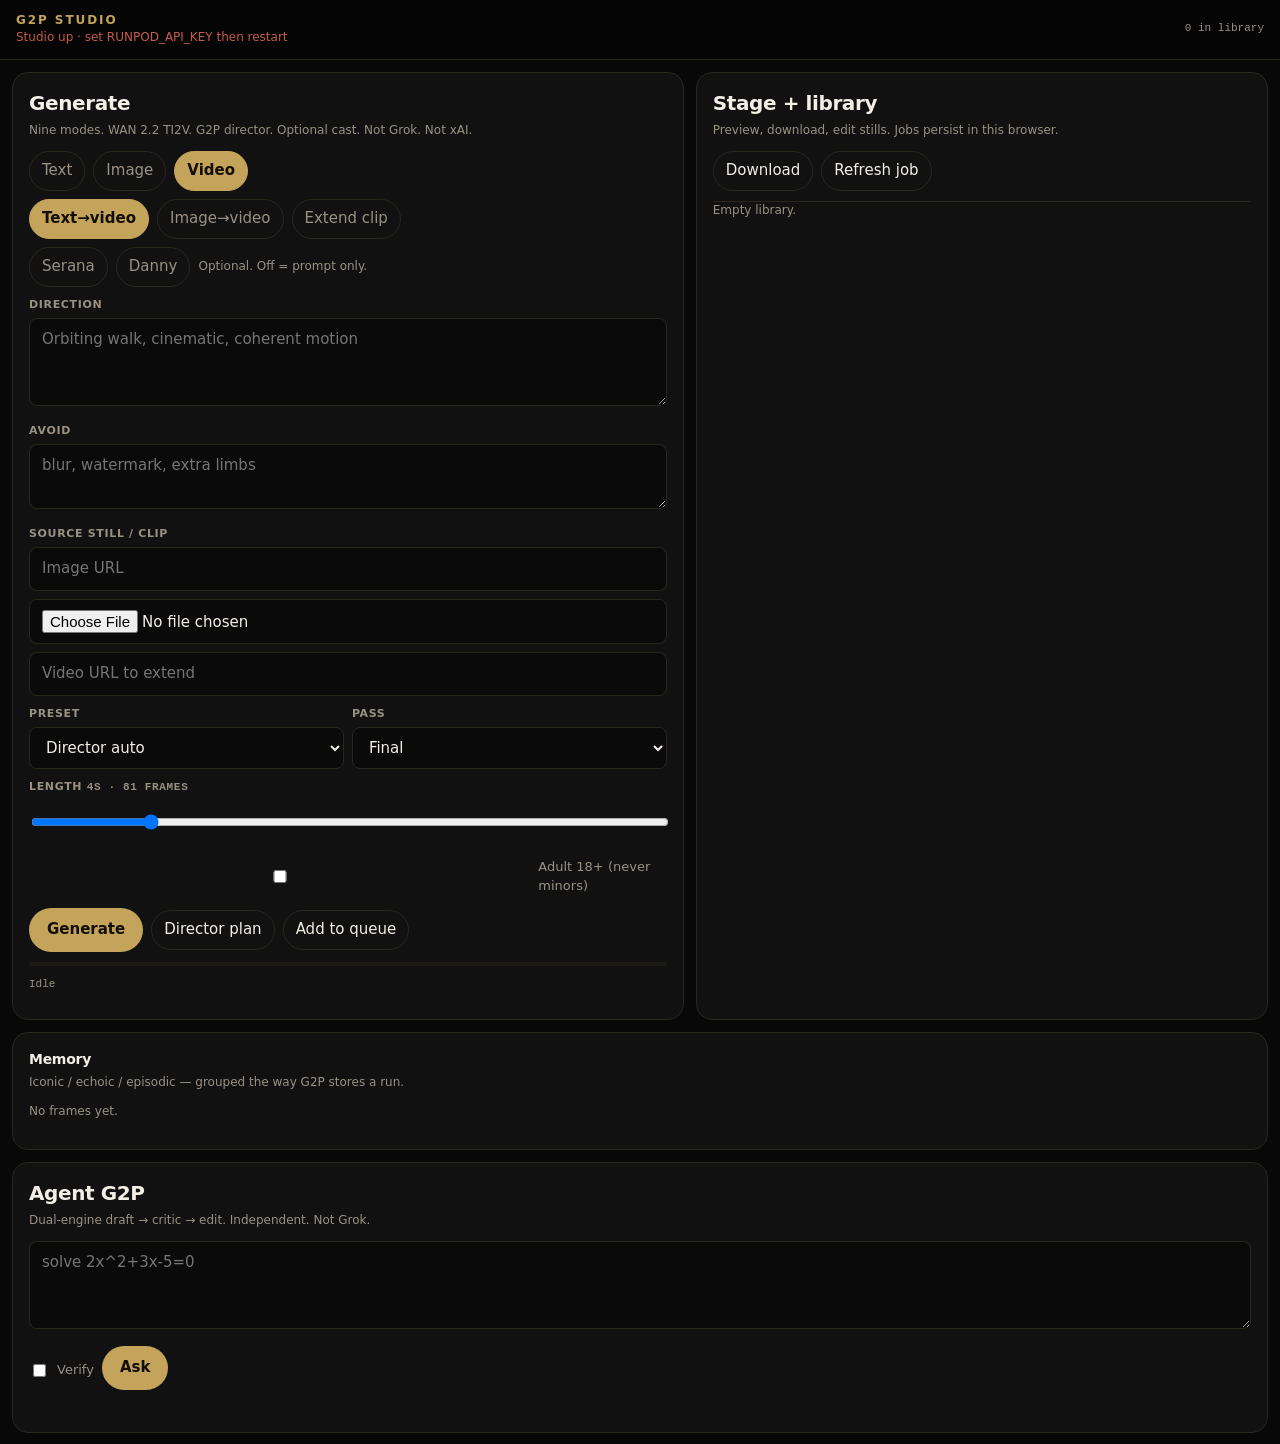
==== commit 2748d16b: "G2P Studio v5: generate + stage + library + still editor + memory + agent on one floor" ====
--- a/deploy/fe/public/index.html
+++ b/deploy/fe/public/index.html
@@ -6,73 +6,55 @@
   <title>G2P Studio</title>
   <style>
     :root {
-      --bg: #070707;
-      --elev: #101010;
-      --panel: #141414;
-      --fg: #f2eee6;
-      --muted: #9a9183;
-      --line: color-mix(in oklab, #f2eee6 12%, transparent);
-      --gold: #c4a35a;
-      --gold-ink: #120e04;
-      --danger: #c45c4a;
-      --ok: #7d9a6a;
-      --r-sm: 8px; --r-md: 12px; --r-lg: 20px;
-      --font: "Segoe UI", system-ui, sans-serif;
-      --mono: ui-monospace, Consolas, monospace;
+      --bg: #080808; --elev: #111; --panel: #161616; --fg: #f3efe6; --muted: #9a9183;
+      --line: #2a261c; --gold: #c4a35a; --ink: #120e04; --ok: #7d9a6a; --bad: #c45c4a;
+      --r: 16px; --font: "Segoe UI", system-ui, sans-serif; --mono: ui-monospace, Consolas, monospace;
     }
     * { box-sizing: border-box; }
-    html, body { margin: 0; min-height: 100dvh; background: var(--bg); color: var(--fg); font: 15px/1.45 var(--font); }
-    button, [role=button] { cursor: pointer; font: inherit; }
+    html, body { margin: 0; background: var(--bg); color: var(--fg); font: 15px/1.45 var(--font); }
+    button { font: inherit; cursor: pointer; }
     button:disabled { opacity: .5; cursor: wait; }
     header {
-      display: flex; flex-wrap: wrap; gap: 12px; align-items: center; justify-content: space-between;
-      padding: 12px 16px; border-bottom: 1px solid var(--line); background: #050505;
-    }
-    .mark { font-weight: 650; letter-spacing: .14em; font-size: 13px; color: var(--gold); }
+      display: flex; flex-wrap: wrap; gap: 10px; align-items: center; justify-content: space-between;
+      padding: 12px 16px; border-bottom: 1px solid var(--line); background: #050505; position: sticky; top: 0; z-index: 5;
+    }
+    .mark { letter-spacing: .16em; font-size: 12px; font-weight: 700; color: var(--gold); }
     #ready { font-size: 12px; color: var(--muted); font-variant-numeric: tabular-nums; }
-    #ready.ok { color: var(--ok); } #ready.bad { color: var(--danger); }
-    .tabs { display: flex; flex-wrap: wrap; gap: 6px; }
-    .tabs button, .chip {
-      min-height: 40px; padding: 0 14px; border-radius: 999px; border: 1px solid var(--line);
-      background: transparent; color: var(--muted);
-    }
-    .tabs button.on, .chip.on { background: var(--gold); color: var(--gold-ink); border-color: var(--gold); font-weight: 600; }
-    .app {
-      display: grid; gap: 12px; padding: 12px; max-width: 1280px; margin: 0 auto;
-    }
-    @media (min-width: 980px) {
-      .app { grid-template-columns: minmax(0, 1.05fr) minmax(0, .95fr); align-items: start; }
-    }
-    .card {
-      background: var(--elev); border: 1px solid var(--line); border-radius: var(--r-lg); padding: 16px;
-    }
-    h1 { margin: 0 0 4px; font-size: 20px; font-weight: 600; letter-spacing: -.02em; }
-    .sub { margin: 0 0 14px; color: var(--muted); font-size: 13px; }
-    label { display: block; margin: 12px 0 6px; font-size: 11px; letter-spacing: .06em; text-transform: uppercase; color: var(--muted); font-weight: 600; }
+    #ready.ok { color: var(--ok); } #ready.bad { color: var(--bad); }
+    .app { max-width: 1280px; margin: 0 auto; padding: 12px; display: grid; gap: 12px; }
+    @media (min-width: 1024px) {
+      .app { grid-template-columns: 1.08fr .92fr; }
+      .span2 { grid-column: 1 / -1; }
+    }
+    .card { background: var(--elev); border: 1px solid var(--line); border-radius: var(--r); padding: 16px; }
+    h1, h2 { margin: 0 0 4px; font-weight: 650; letter-spacing: -.02em; }
+    h1 { font-size: 20px; } h2 { font-size: 14px; }
+    .sub { margin: 0 0 12px; color: var(--muted); font-size: 12px; }
+    label { display: block; margin: 10px 0 5px; font-size: 11px; letter-spacing: .06em; text-transform: uppercase; color: var(--muted); font-weight: 650; }
     textarea, input, select {
       width: 100%; background: #0a0a0a; color: var(--fg); border: 1px solid var(--line);
-      border-radius: var(--r-sm); padding: 10px 12px; font: inherit;
-    }
-    textarea { min-height: 96px; resize: vertical; }
+      border-radius: 8px; padding: 10px 12px; font: inherit;
+    }
+    textarea { min-height: 88px; resize: vertical; }
     .row { display: flex; flex-wrap: wrap; gap: 8px; align-items: center; }
     .grid2 { display: grid; grid-template-columns: 1fr 1fr; gap: 8px; }
-    .primary {
-      min-height: 44px; padding: 0 18px; border: 0; border-radius: 999px;
-      background: var(--gold); color: var(--gold-ink); font-weight: 650;
-    }
-    .ghost {
-      min-height: 44px; padding: 0 14px; border-radius: 999px; border: 1px solid var(--line);
-      background: transparent; color: var(--fg);
-    }
+    .chip, .ghost {
+      min-height: 40px; padding: 0 12px; border-radius: 999px; border: 1px solid var(--line);
+      background: transparent; color: var(--muted);
+    }
+    .chip.on, .primary { background: var(--gold); color: var(--ink); border-color: var(--gold); font-weight: 650; }
+    .primary { min-height: 44px; padding: 0 18px; border-radius: 999px; border: 0; }
+    .ghost { color: var(--fg); }
     .bar { height: 4px; background: #1c1a16; border-radius: 99px; overflow: hidden; margin-top: 10px; }
-    .bar > i { display: block; height: 100%; width: 0; background: var(--gold); transition: width 250ms ease; }
-    video, .still { width: 100%; max-height: 460px; border-radius: var(--r-md); background: #000; }
-    .hide { display: none !important; }
-    .job { padding: 10px 0; border-top: 1px solid var(--line); font-size: 13px; }
-    .job button { background: none; border: 0; color: var(--gold); padding: 0; min-height: 0; }
-    .meta { font-family: var(--mono); font-size: 12px; color: var(--muted); }
-    #log, #ans { white-space: pre-wrap; font-size: 13px; color: #d8cbb4; max-height: 200px; overflow: auto; }
+    .bar > i { display: block; height: 100%; width: 0; background: var(--gold); }
+    video, .still, canvas.edit { width: 100%; max-height: 380px; border-radius: 12px; background: #000; }
+    .lib { max-height: 240px; overflow: auto; border-top: 1px solid var(--line); margin-top: 10px; }
+    .job { display: flex; gap: 8px; align-items: flex-start; padding: 8px 0; border-bottom: 1px solid var(--line); font-size: 13px; }
+    .job button { background: none; border: 0; color: var(--gold); padding: 0; }
+    .meta { font-family: var(--mono); font-size: 11px; color: var(--muted); }
+    #log, #ans { white-space: pre-wrap; font-size: 13px; color: #d8cbb4; max-height: 160px; overflow: auto; }
     .chk { display: flex; align-items: center; gap: 8px; text-transform: none; letter-spacing: 0; font-size: 13px; color: var(--muted); font-weight: 500; }
+    .mem { font-size: 12px; color: var(--muted); padding: 6px 0; border-top: 1px solid var(--line); }
     @media (max-width: 640px) { .grid2 { grid-template-columns: 1fr; } }
   </style>
 </head>
@@ -82,19 +64,14 @@
       <div class="mark">G2P STUDIO</div>
       <div id="ready">Checking engines…</div>
     </div>
-    <nav class="tabs">
-      <button type="button" class="on" data-view="board">Board</button>
-      <button type="button" data-view="stage">Stage</button>
-      <button type="button" data-view="lib">Library</button>
-      <button type="button" data-view="agent">Agent</button>
-    </nav>
+    <div class="row">
+      <span class="meta" id="counts">0 in library</span>
+    </div>
   </header>
-
   <main class="app">
-    <section class="card" id="view-board">
+    <section class="card">
       <h1>Generate</h1>
-      <p class="sub">AetherForge floor + G2P director. Agent G2P is independent — not Grok, not xAI. WAN 2.2 on RunPod.</p>
-
+      <p class="sub">Nine modes. WAN 2.2 TI2V. G2P director. Optional cast. Not Grok. Not xAI.</p>
       <div class="row" id="groups">
         <button type="button" class="chip" data-g="text">Text</button>
         <button type="button" class="chip" data-g="image">Image</button>
@@ -104,19 +81,16 @@
       <div class="row" style="margin-top:8px">
         <button type="button" class="chip" id="cSerana">Serana</button>
         <button type="button" class="chip" id="cDanny">Danny</button>
-        <span class="sub" style="margin:0">Optional cast. Off = your prompt only.</span>
-      </div>
-
-      <label for="prompt">Direction</label>
-      <textarea id="prompt" placeholder="Orbiting character walk, cinematic, coherent motion"></textarea>
-      <label for="neg">Avoid</label>
-      <textarea id="neg" style="min-height:56px" placeholder="blur, watermark, extra limbs"></textarea>
-
-      <label>Source still or clip</label>
-      <input type="url" id="imageUrl" placeholder="https://… image URL" />
+        <span class="sub" style="margin:0">Optional. Off = prompt only.</span>
+      </div>
+      <label>Direction</label>
+      <textarea id="prompt" placeholder="Orbiting walk, cinematic, coherent motion"></textarea>
+      <label>Avoid</label>
+      <textarea id="neg" style="min-height:52px" placeholder="blur, watermark, extra limbs"></textarea>
+      <label>Source still / clip</label>
+      <input type="url" id="imageUrl" placeholder="Image URL" />
       <input type="file" id="file" accept="image/*,video/*" style="margin-top:8px" />
-      <input type="url" id="videoUrl" placeholder="https://… video URL for extend" style="margin-top:8px" />
-
+      <input type="url" id="videoUrl" placeholder="Video URL to extend" style="margin-top:8px" />
       <div class="grid2">
         <div>
           <label>Preset</label>
@@ -126,7 +100,7 @@
             <option value="cinematic">Cinematic</option>
             <option value="handheld">Handheld</option>
             <option value="trailer">Trailer</option>
-            <option value="raw">Raw prompt</option>
+            <option value="raw">Raw</option>
           </select>
         </div>
         <div>
@@ -137,110 +111,94 @@
       <label>Length <span id="durLab" class="meta">4s · 81 frames</span></label>
       <input type="range" id="dur" min="2" max="14" value="4" />
       <label class="chk"><input type="checkbox" id="adult" /> Adult 18+ (never minors)</label>
-
-      <div class="row" style="margin-top:14px">
+      <div class="row" style="margin-top:12px">
         <button type="button" class="primary" id="go">Generate</button>
         <button type="button" class="ghost" id="plan">Director plan</button>
+        <button type="button" class="ghost" id="queueBtn">Add to queue</button>
       </div>
       <div class="bar"><i id="bar"></i></div>
       <p class="meta" id="jobMeta">Idle</p>
       <div id="log"></div>
     </section>
 
-    <section class="card" id="view-stage">
-      <h1>Stage</h1>
-      <p class="sub">Completed stills and clips play here. Queue auto-polls WAN.</p>
-      <video id="player" controls playsinline class="hide"></video>
-      <img id="still" class="still hide" alt="" />
-      <div class="row" style="margin-top:10px">
-        <input type="url" id="playUrl" placeholder="Paste a finished URL" />
-        <button type="button" class="ghost" id="loadPlay">Load</button>
+    <section class="card">
+      <h1>Stage + library</h1>
+      <p class="sub">Preview, download, edit stills. Jobs persist in this browser.</p>
+      <video id="player" controls playsinline class="still" style="display:none"></video>
+      <img id="still" class="still" alt="" style="display:none" />
+      <canvas id="edit" class="edit" style="display:none"></canvas>
+      <div class="row" style="margin-top:8px">
+        <button type="button" class="ghost" id="dl">Download</button>
         <button type="button" class="ghost" id="poll">Refresh job</button>
       </div>
+      <div class="grid2" id="editRow" style="display:none;margin-top:8px">
+        <div><label>Bright <input type="range" id="br" min="-40" max="40" value="0" /></label></div>
+        <div><label>Contrast <input type="range" id="ct" min="-40" max="40" value="0" /></label></div>
+      </div>
+      <div class="lib" id="jobs"></div>
     </section>
 
-    <section class="card hide" id="view-lib">
-      <h1>Library</h1>
-      <p class="sub">Local queue. Click play when a job completes.</p>
-      <div id="jobs"></div>
+    <section class="card span2">
+      <h2>Memory</h2>
+      <p class="sub">Iconic / echoic / episodic — grouped the way G2P stores a run.</p>
+      <div id="mems"></div>
     </section>
 
-    <section class="card hide" id="view-agent">
+    <section class="card span2">
       <h1>Agent G2P</h1>
-      <p class="sub">Dual-engine draft → critic → edit. Math, build, life. Not Grok.</p>
+      <p class="sub">Dual-engine draft → critic → edit. Independent. Not Grok.</p>
       <textarea id="q" placeholder="solve 2x^2+3x-5=0"></textarea>
       <div class="row" style="margin-top:10px">
-        <label class="chk"><input type="checkbox" id="verify" /> Verify pass</label>
+        <label class="chk"><input type="checkbox" id="verify" /> Verify</label>
         <button type="button" class="primary" id="ask">Ask</button>
       </div>
       <pre id="ans"></pre>
     </section>
   </main>
-
   <script>
-    const KEY = "g2p-studio-lib-v4";
+    const KEY = "g2p-studio-v5";
+    const MEM = "g2p-studio-mem-v5";
     const MAP = {
-      text: [["t2t","Text to text"],["i2t","Image to text"],["v2t","Video to text"]],
-      image: [["still","Text to still"],["i2i","Image edit"],["v2i","Frame from video"]],
-      video: [["t2v","Text to video"],["i2v","Image to video"],["extend","Extend clip"]],
+      text: [["t2t","Text→text"],["i2t","Image→text"],["v2t","Video→text"]],
+      image: [["still","Text→still"],["i2i","Image edit"],["v2i","Frame from video"]],
+      video: [["t2v","Text→video"],["i2v","Image→video"],["extend","Extend clip"]],
     };
-    let group = "video", kind = "t2v", imageB64 = "", currentId = "";
+    let group = "video", kind = "t2v", imageB64 = "", currentId = "", activeUrl = "", activeKind = "video";
     const $ = (id) => document.getElementById(id);
-    const list = () => { try { return JSON.parse(localStorage.getItem(KEY) || "[]"); } catch { return []; } };
-    const save = (a) => localStorage.setItem(KEY, JSON.stringify(a.slice(-50)));
+    const arts = () => { try { return JSON.parse(localStorage.getItem(KEY) || "[]"); } catch { return []; } };
+    const saveArts = (a) => { localStorage.setItem(KEY, JSON.stringify(a.slice(-60))); renderLib(); counts(); };
+    const mems = () => { try { return JSON.parse(localStorage.getItem(MEM) || "[]"); } catch { return []; } };
+    const saveMem = (m) => { localStorage.setItem(MEM, JSON.stringify(m.slice(-40))); renderMem(); };
     async function api(url, opts) {
-      const r = await fetch(url, opts);
-      const t = await r.text();
+      const r = await fetch(url, opts); const t = await r.text();
       try { return JSON.parse(t); } catch { return { raw: t }; }
     }
     const frames = (s) => s <= 4 ? 81 : s <= 8 ? 121 : 161;
     const bar = (p) => { $("bar").style.width = Math.round(p * 100) + "%"; };
-
-    document.querySelectorAll("[data-view]").forEach((b) => {
-      b.onclick = () => {
-        document.querySelectorAll("[data-view]").forEach((x) => x.classList.toggle("on", x === b));
-        ["board","stage","lib","agent"].forEach((v) => {
-          const el = $("view-" + v);
-          if (!el) return;
-          const show = v === b.dataset.view || (b.dataset.view === "board" && v === "stage");
-          el.classList.toggle("hide", !show && !(b.dataset.view === "board" && v === "stage"));
-          if (b.dataset.view === "lib") { $("view-board").classList.add("hide"); $("view-stage").classList.add("hide"); }
-          if (b.dataset.view === "agent") { $("view-board").classList.add("hide"); $("view-stage").classList.add("hide"); }
-          if (b.dataset.view === "stage") $("view-board").classList.add("hide");
-          if (b.dataset.view === "board") { $("view-board").classList.remove("hide"); $("view-stage").classList.remove("hide"); }
-        });
-        if (b.dataset.view === "lib") renderLib();
-      };
-    });
+    function counts() { $("counts").textContent = arts().length + " in library"; }
 
     function paintModes() {
       $("modes").innerHTML = "";
       MAP[group].forEach(([id, lab]) => {
-        const btn = document.createElement("button");
-        btn.type = "button"; btn.className = "chip" + (kind === id ? " on" : "");
-        btn.textContent = lab;
-        btn.onclick = () => { kind = id; paintModes(); };
-        $("modes").appendChild(btn);
+        const b = document.createElement("button");
+        b.type = "button"; b.className = "chip" + (kind === id ? " on" : ""); b.textContent = lab;
+        b.onclick = () => { kind = id; paintModes(); };
+        $("modes").appendChild(b);
       });
     }
     document.querySelectorAll("[data-g]").forEach((b) => {
       b.onclick = () => {
         group = b.dataset.g;
         document.querySelectorAll("[data-g]").forEach((x) => x.classList.toggle("on", x === b));
-        kind = MAP[group][0][0];
-        paintModes();
+        kind = MAP[group][0][0]; paintModes();
       };
     });
     paintModes();
     $("cSerana").onclick = () => $("cSerana").classList.toggle("on");
     $("cDanny").onclick = () => $("cDanny").classList.toggle("on");
-    $("dur").oninput = () => {
-      const s = Number($("dur").value);
-      $("durLab").textContent = s + "s · " + frames(s) + " frames";
-    };
+    $("dur").oninput = () => { const s = +$("dur").value; $("durLab").textContent = s + "s · " + frames(s) + " frames"; };
     $("file").onchange = () => {
-      const f = $("file").files[0];
-      if (!f) return;
+      const f = $("file").files[0]; if (!f) return;
       const r = new FileReader();
       r.onload = () => { imageB64 = String(r.result || ""); $("log").textContent = "Loaded " + f.name; };
       r.readAsDataURL(f);
@@ -249,33 +207,56 @@
     async function ping() {
       try {
         const s = await api("/api/studio");
-        if (s.hasApiKey) { $("ready").textContent = "WAN online · Agent G2P · no xAI"; $("ready").className = "ok"; }
-        else { $("ready").textContent = "Studio up · set RUNPOD_API_KEY then restart cluster"; $("ready").className = "bad"; }
+        if (s.hasApiKey) { $("ready").textContent = "WAN live · Agent G2P · no xAI"; $("ready").className = "ok"; }
+        else { $("ready").textContent = "Studio up · set RUNPOD_API_KEY then restart"; $("ready").className = "bad"; }
       } catch { $("ready").textContent = "Cluster offline"; $("ready").className = "bad"; }
     }
 
+    function show(url, k) {
+      activeUrl = url; activeKind = k || "video";
+      const img = k === "image" || k === "text" && false || ((k === "image" || kind === "still" || kind === "i2i") && !/mp4|webm|video\//i.test(url));
+      $("player").style.display = img || k === "text" ? "none" : "block";
+      $("still").style.display = img ? "block" : "none";
+      $("edit").style.display = "none";
+      $("editRow").style.display = img ? "grid" : "none";
+      if (img) { $("still").src = url; } else if (k !== "text") { $("player").src = url; }
+    }
+
     function renderLib() {
-      const items = list();
-      $("jobs").innerHTML = items.length ? "" : "<p class='sub'>Empty.</p>";
+      const items = arts();
+      $("jobs").innerHTML = items.length ? "" : "<p class='sub'>Empty library.</p>";
       items.slice().reverse().forEach((it) => {
-        const d = document.createElement("div");
-        d.className = "job";
-        d.innerHTML = "<strong>" + (it.kind || "") + "</strong> · " + (it.status || "") +
-          "<div>" + (it.prompt || "").slice(0, 160) + "</div>" +
-          (it.video ? "<button type='button' data-u>Play</button>" : "");
-        const b = d.querySelector("[data-u]");
-        if (b) b.onclick = () => show(it.video);
+        const d = document.createElement("div"); d.className = "job";
+        d.innerHTML = "<div><strong>" + (it.kind || "") + "</strong> · " + (it.status || "ready") +
+          "<div>" + (it.prompt || "").slice(0, 140) + "</div>" +
+          (it.url ? "<button type='button' data-p>Play</button> · <button type='button' data-d>Download</button>" : "") +
+          "</div>";
+        const p = d.querySelector("[data-p]"); const dl = d.querySelector("[data-d]");
+        if (p) p.onclick = () => show(it.url, it.media || "video");
+        if (dl) dl.onclick = () => downloadUrl(it.url, it.media);
         $("jobs").appendChild(d);
       });
     }
-
-    function show(url) {
+    function renderMem() {
+      $("mems").innerHTML = mems().slice().reverse().map((m) =>
+        "<div class='mem'><strong>" + m.type + "</strong> · " + m.label + "<div>" + m.summary + "</div></div>"
+      ).join("") || "<p class='sub'>No frames yet.</p>";
+    }
+    function addMem(type, label, summary) {
+      saveMem(mems().concat([{ type, label, summary, at: Date.now() }]));
+    }
+
+    async function downloadUrl(url, media) {
       if (!url) return;
-      const img = (kind === "still" || kind === "i2i" || kind === "v2i") && !/mp4|webm|video\//i.test(url);
-      $("still").classList.toggle("hide", !img);
-      $("player").classList.toggle("hide", img);
-      if (img) $("still").src = url; else $("player").src = url;
-      $("playUrl").value = url;
+      try {
+        if (url.startsWith("data:")) {
+          const a = document.createElement("a"); a.href = url; a.download = "g2p-" + (media || "file"); a.click();
+          return;
+        }
+        const r = await fetch(url); const b = await r.blob();
+        const a = document.createElement("a"); a.href = URL.createObjectURL(b);
+        a.download = "g2p." + (media === "image" ? "jpg" : "mp4"); a.click();
+      } catch { $("log").textContent = "Download failed (remote host blocked). Open the URL instead."; }
     }
 
     function promptText() {
@@ -285,7 +266,7 @@
       return t;
     }
 
-    async function generate(planOnly) {
+    async function generate(planOnly, queued) {
       const text = promptText();
       if (!text) { $("log").textContent = "Enter a direction."; return; }
       if (kind === "t2t" || kind === "i2t" || kind === "v2t") {
@@ -294,10 +275,14 @@
           method: "POST", headers: { "Content-Type": "application/json" },
           body: JSON.stringify({ text, verify: false, autoVideo: false }),
         });
-        $("log").textContent = r.content || JSON.stringify(r);
+        const content = r.content || JSON.stringify(r);
+        $("log").textContent = content;
+        saveArts(arts().concat([{ kind, status: "ready", prompt: text, url: "", media: "text", body: content, ts: Date.now() }]));
+        addMem("episodic", "Text", content.slice(0, 160));
         return;
       }
-      $("go").disabled = true; bar(0.1); $("log").textContent = planOnly ? "Director…" : "Submitting WAN 2.2…";
+      $("go").disabled = true; bar(0.1);
+      $("log").textContent = planOnly ? "Director…" : "WAN 2.2…";
       const body = {
         text, kind: (kind === "i2i" || kind === "v2i") ? "still" : kind,
         imageUrl: $("imageUrl").value.trim() || undefined,
@@ -318,7 +303,8 @@
           currentId = r.jobId; bar(0.28);
           $("jobMeta").textContent = (r.status || "IN_QUEUE") + " · " + r.jobId;
           $("log").textContent = (r.plan && r.plan.directedPrompt) || "Queued.";
-          save(list().concat([{ jobId: r.jobId, status: r.status, prompt: text, kind, ts: Date.now() }]));
+          saveArts(arts().concat([{ jobId: r.jobId, kind, status: r.status, prompt: text, ts: Date.now(), media: kind === "still" ? "image" : "video" }]));
+          addMem("echoic", "WAN submit", text.slice(0, 140));
           poll();
         } else {
           bar(0.12);
@@ -330,20 +316,28 @@
     }
 
     async function poll() {
-      if (!currentId) return;
+      if (!currentId) {
+        const last = arts().reverse().find((x) => x.jobId && !x.url && (x.status === "IN_QUEUE" || x.status === "IN_PROGRESS"));
+        if (last) currentId = last.jobId; else return;
+      }
       const r = await api("/api/video/status?id=" + encodeURIComponent(currentId));
       $("jobMeta").textContent = (r.status || "?") + " · " + currentId;
-      save(list().map((x) => x.jobId === currentId ? { ...x, status: r.status, video: r.video } : x));
+      saveArts(arts().map((x) => x.jobId === currentId ? { ...x, status: r.status, url: r.video || x.url } : x));
       if (r.status === "IN_QUEUE") bar(0.4);
       if (r.status === "IN_PROGRESS") bar(0.7);
-      if (r.video) { show(r.video); bar(1); }
+      if (r.video) {
+        const media = kind === "still" || kind === "i2i" ? "image" : "video";
+        show(r.video, media); bar(1);
+        addMem(media === "image" ? "iconic" : "echoic", "Complete", currentId);
+      }
       if (r.status === "IN_QUEUE" || r.status === "IN_PROGRESS") setTimeout(poll, 4000);
     }
 
     $("go").onclick = () => generate(false);
     $("plan").onclick = () => generate(true);
+    $("queueBtn").onclick = () => generate(false, true);
     $("poll").onclick = poll;
-    $("loadPlay").onclick = () => { const u = $("playUrl").value.trim(); if (u) show(u); };
+    $("dl").onclick = () => downloadUrl(activeUrl, activeKind);
     $("ask").onclick = async () => {
       const text = $("q").value.trim(); if (!text) return;
       $("ans").textContent = "Thinking…";
@@ -352,8 +346,27 @@
         body: JSON.stringify({ text, verify: $("verify").checked, autoVideo: false }),
       });
       $("ans").textContent = r.content || JSON.stringify(r, null, 2);
+      addMem("episodic", "Agent", (r.content || "").slice(0, 160));
     };
-    ping(); setInterval(ping, 12000);
+
+    const srcImg = new Image();
+    function applyEdit() {
+      if (!$("still").src) return;
+      const c = $("edit"); const ctx = c.getContext("2d");
+      srcImg.onload = () => {
+        c.width = srcImg.naturalWidth; c.height = srcImg.naturalHeight;
+        const b = 1 + $("br").value / 100, k = 1 + $("ct").value / 100;
+        ctx.filter = "brightness(" + b + ") contrast(" + k + ")";
+        ctx.drawImage(srcImg, 0, 0);
+        $("edit").style.display = "block"; $("still").style.display = "none";
+        activeUrl = c.toDataURL("image/jpeg", 0.92); activeKind = "image";
+      };
+      srcImg.src = $("still").src;
+    }
+    $("br").oninput = applyEdit; $("ct").oninput = applyEdit;
+
+    renderLib(); renderMem(); counts(); ping(); setInterval(ping, 12000);
+    poll();
   </script>
 </body>
 </html>
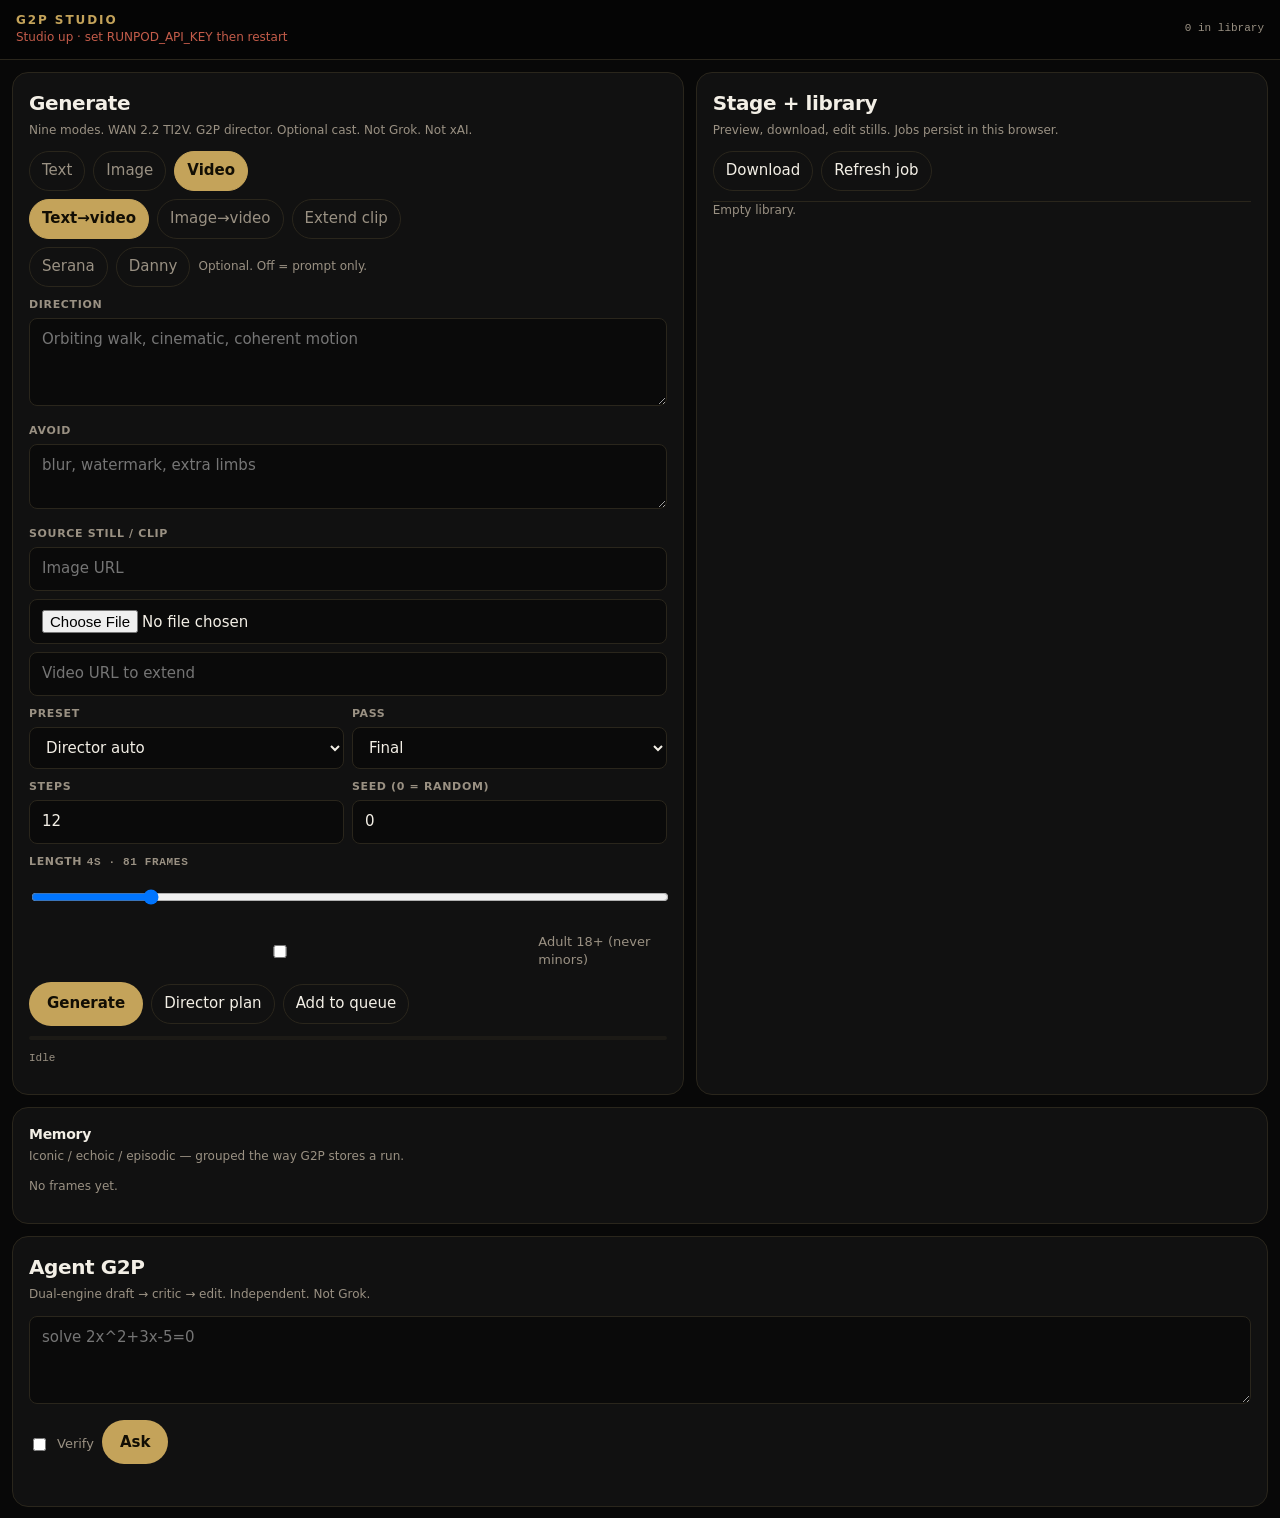
==== commit c3ee1a45: "Studio run v1: director critic-edit then WAN; sequential queue; steps/seed" ====
--- a/deploy/fe/public/index.html
+++ b/deploy/fe/public/index.html
@@ -108,6 +108,10 @@
           <select id="draft"><option value="0">Final</option><option value="1">Draft</option></select>
         </div>
       </div>
+      <div class="grid2">
+        <div><label>Steps</label><input type="number" id="steps" min="6" max="30" value="12" /></div>
+        <div><label>Seed (0 = random)</label><input type="number" id="seed" min="0" value="0" /></div>
+      </div>
       <label>Length <span id="durLab" class="meta">4s · 81 frames</span></label>
       <input type="range" id="dur" min="2" max="14" value="4" />
       <label class="chk"><input type="checkbox" id="adult" /> Adult 18+ (never minors)</label>
@@ -282,7 +286,7 @@
         return;
       }
       $("go").disabled = true; bar(0.1);
-      $("log").textContent = planOnly ? "Director…" : "WAN 2.2…";
+      $("log").textContent = planOnly ? "Director + critic…" : "Studio run · critic → WAN…";
       const body = {
         text, kind: (kind === "i2i" || kind === "v2i") ? "still" : kind,
         imageUrl: $("imageUrl").value.trim() || undefined,
@@ -293,9 +297,12 @@
         adult: $("adult").checked,
         durationSec: Number($("dur").value),
         negativePrompt: $("neg").value.trim() || undefined,
+        steps: Number($("steps").value) || undefined,
+        seed: Number($("seed").value) || undefined,
+        planOnly: !!planOnly,
       };
       try {
-        const r = await api(planOnly ? "/api/video-plan" : "/api/video", {
+        const r = await api("/api/studio/run", {
           method: "POST", headers: { "Content-Type": "application/json" }, body: JSON.stringify(body),
         });
         if (r.ok === false) { $("log").textContent = r.error || r.reason || JSON.stringify(r); bar(0); }
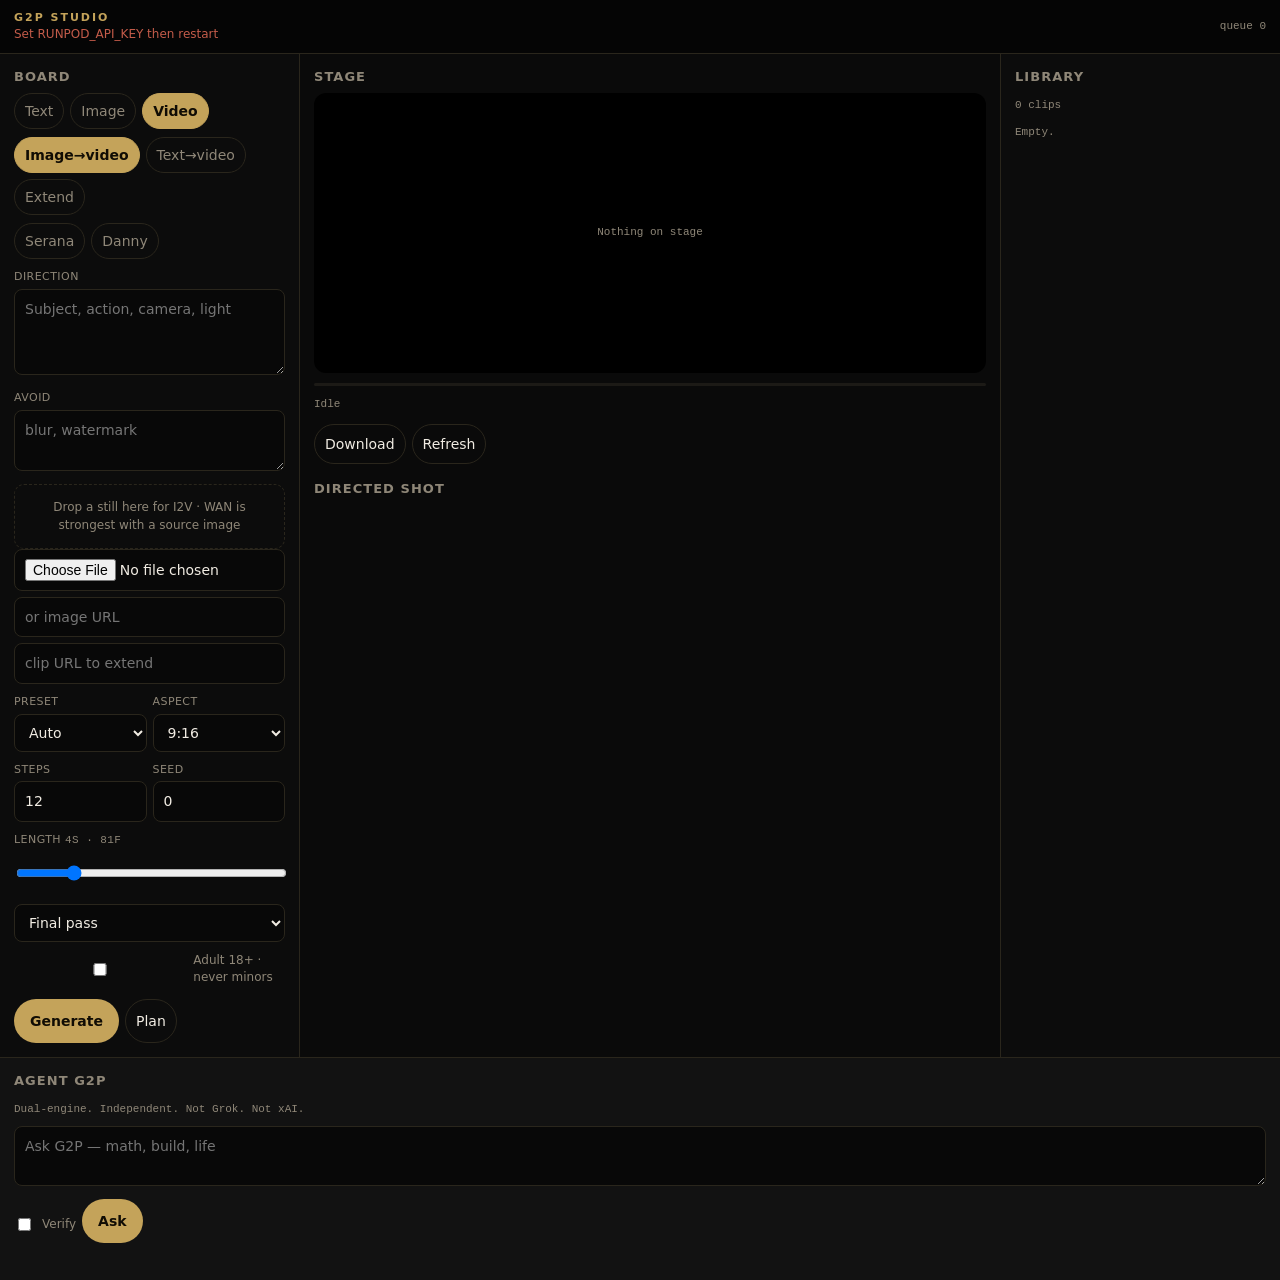
==== commit 96a904eb: "Best studio floor: board / stage / library / agent, I2V-first, aspect, drop still" ====
--- a/deploy/fe/public/index.html
+++ b/deploy/fe/public/index.html
@@ -6,72 +6,76 @@
   <title>G2P Studio</title>
   <style>
     :root {
-      --bg: #080808; --elev: #111; --panel: #161616; --fg: #f3efe6; --muted: #9a9183;
-      --line: #2a261c; --gold: #c4a35a; --ink: #120e04; --ok: #7d9a6a; --bad: #c45c4a;
-      --r: 16px; --font: "Segoe UI", system-ui, sans-serif; --mono: ui-monospace, Consolas, monospace;
+      --bg: #070707; --rail: #0c0c0c; --elev: #121212; --fg: #f1ece3; --muted: #8f8778;
+      --line: #2a261c; --gold: #c4a35a; --ink: #100c04; --ok: #7d9a6a; --bad: #c45c4a;
+      --font: "Segoe UI", system-ui, sans-serif; --mono: ui-monospace, Consolas, monospace;
     }
     * { box-sizing: border-box; }
-    html, body { margin: 0; background: var(--bg); color: var(--fg); font: 15px/1.45 var(--font); }
+    html, body { margin: 0; height: 100%; background: var(--bg); color: var(--fg); font: 14px/1.45 var(--font); }
     button { font: inherit; cursor: pointer; }
     button:disabled { opacity: .5; cursor: wait; }
     header {
       display: flex; flex-wrap: wrap; gap: 10px; align-items: center; justify-content: space-between;
-      padding: 12px 16px; border-bottom: 1px solid var(--line); background: #050505; position: sticky; top: 0; z-index: 5;
-    }
-    .mark { letter-spacing: .16em; font-size: 12px; font-weight: 700; color: var(--gold); }
-    #ready { font-size: 12px; color: var(--muted); font-variant-numeric: tabular-nums; }
+      padding: 10px 14px; border-bottom: 1px solid var(--line); background: #050505;
+    }
+    .mark { letter-spacing: .18em; font-weight: 700; font-size: 11px; color: var(--gold); }
+    #ready { font-size: 12px; color: var(--muted); }
     #ready.ok { color: var(--ok); } #ready.bad { color: var(--bad); }
-    .app { max-width: 1280px; margin: 0 auto; padding: 12px; display: grid; gap: 12px; }
-    @media (min-width: 1024px) {
-      .app { grid-template-columns: 1.08fr .92fr; }
-      .span2 { grid-column: 1 / -1; }
-    }
-    .card { background: var(--elev); border: 1px solid var(--line); border-radius: var(--r); padding: 16px; }
-    h1, h2 { margin: 0 0 4px; font-weight: 650; letter-spacing: -.02em; }
-    h1 { font-size: 20px; } h2 { font-size: 14px; }
-    .sub { margin: 0 0 12px; color: var(--muted); font-size: 12px; }
-    label { display: block; margin: 10px 0 5px; font-size: 11px; letter-spacing: .06em; text-transform: uppercase; color: var(--muted); font-weight: 650; }
+    .floor {
+      display: grid; grid-template-columns: 1fr; min-height: calc(100dvh - 52px);
+    }
+    @media (min-width: 1100px) {
+      .floor { grid-template-columns: 300px minmax(0,1fr) 280px; grid-template-rows: 1fr auto; }
+      .agent { grid-column: 1 / -1; }
+    }
+    .rail, .stage, .queue, .agent { border-color: var(--line); border-style: solid; border-width: 0; padding: 14px; }
+    .rail { background: var(--rail); border-right-width: 1px; }
+    .queue { background: var(--rail); border-left-width: 1px; }
+    .stage { background: #0a0a0a; }
+    .agent { border-top-width: 1px; background: var(--elev); }
+    h1, h2 { margin: 0 0 6px; font-size: 13px; letter-spacing: .08em; text-transform: uppercase; color: var(--muted); font-weight: 650; }
+    label { display: block; margin: 10px 0 4px; font-size: 11px; color: var(--muted); letter-spacing: .04em; text-transform: uppercase; }
     textarea, input, select {
-      width: 100%; background: #0a0a0a; color: var(--fg); border: 1px solid var(--line);
-      border-radius: 8px; padding: 10px 12px; font: inherit;
-    }
-    textarea { min-height: 88px; resize: vertical; }
-    .row { display: flex; flex-wrap: wrap; gap: 8px; align-items: center; }
-    .grid2 { display: grid; grid-template-columns: 1fr 1fr; gap: 8px; }
+      width: 100%; background: #080808; color: var(--fg); border: 1px solid var(--line);
+      border-radius: 8px; padding: 9px 10px; font: inherit;
+    }
+    textarea { min-height: 86px; resize: vertical; }
+    .row { display: flex; flex-wrap: wrap; gap: 6px; }
     .chip, .ghost {
-      min-height: 40px; padding: 0 12px; border-radius: 999px; border: 1px solid var(--line);
+      min-height: 36px; padding: 0 10px; border-radius: 999px; border: 1px solid var(--line);
       background: transparent; color: var(--muted);
     }
     .chip.on, .primary { background: var(--gold); color: var(--ink); border-color: var(--gold); font-weight: 650; }
-    .primary { min-height: 44px; padding: 0 18px; border-radius: 999px; border: 0; }
-    .ghost { color: var(--fg); }
-    .bar { height: 4px; background: #1c1a16; border-radius: 99px; overflow: hidden; margin-top: 10px; }
+    .primary { min-height: 44px; padding: 0 16px; border: 0; border-radius: 999px; }
+    .ghost { color: var(--fg); min-height: 40px; }
+    .drop {
+      margin-top: 8px; border: 1px dashed var(--line); border-radius: 10px; padding: 14px; text-align: center;
+      color: var(--muted); font-size: 12px;
+    }
+    .drop.hot { border-color: var(--gold); color: var(--gold); }
+    .viewer { min-height: 280px; background: #000; border-radius: 12px; display: flex; align-items: center; justify-content: center; overflow: hidden; }
+    video, .still { width: 100%; max-height: 52dvh; background: #000; }
+    .bar { height: 3px; background: #1c1a16; border-radius: 99px; overflow: hidden; margin: 10px 0; }
     .bar > i { display: block; height: 100%; width: 0; background: var(--gold); }
-    video, .still, canvas.edit { width: 100%; max-height: 380px; border-radius: 12px; background: #000; }
-    .lib { max-height: 240px; overflow: auto; border-top: 1px solid var(--line); margin-top: 10px; }
-    .job { display: flex; gap: 8px; align-items: flex-start; padding: 8px 0; border-bottom: 1px solid var(--line); font-size: 13px; }
+    .meta { font-family: var(--mono); font-size: 11px; color: var(--muted); }
+    .job { padding: 8px 0; border-bottom: 1px solid var(--line); font-size: 12px; }
     .job button { background: none; border: 0; color: var(--gold); padding: 0; }
-    .meta { font-family: var(--mono); font-size: 11px; color: var(--muted); }
-    #log, #ans { white-space: pre-wrap; font-size: 13px; color: #d8cbb4; max-height: 160px; overflow: auto; }
-    .chk { display: flex; align-items: center; gap: 8px; text-transform: none; letter-spacing: 0; font-size: 13px; color: var(--muted); font-weight: 500; }
-    .mem { font-size: 12px; color: var(--muted); padding: 6px 0; border-top: 1px solid var(--line); }
-    @media (max-width: 640px) { .grid2 { grid-template-columns: 1fr; } }
+    #log, #ans, #shot { white-space: pre-wrap; font-size: 12px; color: #d4c7ad; max-height: 120px; overflow: auto; }
+    .chk { display: flex; gap: 8px; align-items: center; text-transform: none; letter-spacing: 0; font-size: 12px; color: var(--muted); }
+    .grid2 { display: grid; grid-template-columns: 1fr 1fr; gap: 6px; }
   </style>
 </head>
 <body>
   <header>
     <div>
       <div class="mark">G2P STUDIO</div>
-      <div id="ready">Checking engines…</div>
+      <div id="ready">Checking…</div>
     </div>
-    <div class="row">
-      <span class="meta" id="counts">0 in library</span>
-    </div>
+    <div class="meta" id="qstat">queue 0</div>
   </header>
-  <main class="app">
-    <section class="card">
-      <h1>Generate</h1>
-      <p class="sub">Nine modes. WAN 2.2 TI2V. G2P director. Optional cast. Not Grok. Not xAI.</p>
+  <div class="floor">
+    <aside class="rail">
+      <h1>Board</h1>
       <div class="row" id="groups">
         <button type="button" class="chip" data-g="text">Text</button>
         <button type="button" class="chip" data-g="image">Image</button>
@@ -81,21 +85,20 @@
       <div class="row" style="margin-top:8px">
         <button type="button" class="chip" id="cSerana">Serana</button>
         <button type="button" class="chip" id="cDanny">Danny</button>
-        <span class="sub" style="margin:0">Optional. Off = prompt only.</span>
       </div>
       <label>Direction</label>
-      <textarea id="prompt" placeholder="Orbiting walk, cinematic, coherent motion"></textarea>
+      <textarea id="prompt" placeholder="Subject, action, camera, light"></textarea>
       <label>Avoid</label>
-      <textarea id="neg" style="min-height:52px" placeholder="blur, watermark, extra limbs"></textarea>
-      <label>Source still / clip</label>
-      <input type="url" id="imageUrl" placeholder="Image URL" />
-      <input type="file" id="file" accept="image/*,video/*" style="margin-top:8px" />
-      <input type="url" id="videoUrl" placeholder="Video URL to extend" style="margin-top:8px" />
+      <textarea id="neg" style="min-height:48px" placeholder="blur, watermark"></textarea>
+      <div class="drop" id="drop">Drop a still here for I2V · WAN is strongest with a source image</div>
+      <input type="file" id="file" accept="image/*,video/*" />
+      <input type="url" id="imageUrl" placeholder="or image URL" style="margin-top:6px" />
+      <input type="url" id="videoUrl" placeholder="clip URL to extend" style="margin-top:6px" />
       <div class="grid2">
         <div>
           <label>Preset</label>
           <select id="preset">
-            <option value="">Director auto</option>
+            <option value="">Auto</option>
             <option value="character">Character</option>
             <option value="cinematic">Cinematic</option>
             <option value="handheld">Handheld</option>
@@ -104,82 +107,78 @@
           </select>
         </div>
         <div>
-          <label>Pass</label>
-          <select id="draft"><option value="0">Final</option><option value="1">Draft</option></select>
+          <label>Aspect</label>
+          <select id="aspect">
+            <option value="9:16">9:16</option>
+            <option value="16:9">16:9</option>
+            <option value="1:1">1:1</option>
+          </select>
         </div>
       </div>
       <div class="grid2">
         <div><label>Steps</label><input type="number" id="steps" min="6" max="30" value="12" /></div>
-        <div><label>Seed (0 = random)</label><input type="number" id="seed" min="0" value="0" /></div>
-      </div>
-      <label>Length <span id="durLab" class="meta">4s · 81 frames</span></label>
+        <div><label>Seed</label><input type="number" id="seed" min="0" value="0" /></div>
+      </div>
+      <label>Length <span id="durLab" class="meta">4s · 81f</span></label>
       <input type="range" id="dur" min="2" max="14" value="4" />
-      <label class="chk"><input type="checkbox" id="adult" /> Adult 18+ (never minors)</label>
+      <select id="draft" style="margin-top:8px"><option value="0">Final pass</option><option value="1">Draft pass</option></select>
+      <label class="chk"><input type="checkbox" id="adult" /> Adult 18+ · never minors</label>
       <div class="row" style="margin-top:12px">
         <button type="button" class="primary" id="go">Generate</button>
-        <button type="button" class="ghost" id="plan">Director plan</button>
-        <button type="button" class="ghost" id="queueBtn">Add to queue</button>
-      </div>
+        <button type="button" class="ghost" id="plan">Plan</button>
+      </div>
+    </aside>
+
+    <section class="stage">
+      <h1>Stage</h1>
+      <div class="viewer" id="viewer"><span class="meta">Nothing on stage</span></div>
+      <video id="player" controls playsinline class="still" style="display:none"></video>
+      <img id="still" class="still" alt="" style="display:none" />
       <div class="bar"><i id="bar"></i></div>
       <p class="meta" id="jobMeta">Idle</p>
+      <div class="row">
+        <button type="button" class="ghost" id="dl">Download</button>
+        <button type="button" class="ghost" id="poll">Refresh</button>
+      </div>
+      <h2 style="margin-top:16px">Directed shot</h2>
+      <div id="shot"></div>
       <div id="log"></div>
     </section>
 
-    <section class="card">
-      <h1>Stage + library</h1>
-      <p class="sub">Preview, download, edit stills. Jobs persist in this browser.</p>
-      <video id="player" controls playsinline class="still" style="display:none"></video>
-      <img id="still" class="still" alt="" style="display:none" />
-      <canvas id="edit" class="edit" style="display:none"></canvas>
+    <aside class="queue">
+      <h1>Library</h1>
+      <p class="meta" id="counts">0 clips</p>
+      <div id="jobs"></div>
+    </aside>
+
+    <section class="agent">
+      <h1>Agent G2P</h1>
+      <p class="meta" style="margin-bottom:8px">Dual-engine. Independent. Not Grok. Not xAI.</p>
+      <textarea id="q" placeholder="Ask G2P — math, build, life" style="min-height:56px"></textarea>
       <div class="row" style="margin-top:8px">
-        <button type="button" class="ghost" id="dl">Download</button>
-        <button type="button" class="ghost" id="poll">Refresh job</button>
-      </div>
-      <div class="grid2" id="editRow" style="display:none;margin-top:8px">
-        <div><label>Bright <input type="range" id="br" min="-40" max="40" value="0" /></label></div>
-        <div><label>Contrast <input type="range" id="ct" min="-40" max="40" value="0" /></label></div>
-      </div>
-      <div class="lib" id="jobs"></div>
-    </section>
-
-    <section class="card span2">
-      <h2>Memory</h2>
-      <p class="sub">Iconic / echoic / episodic — grouped the way G2P stores a run.</p>
-      <div id="mems"></div>
-    </section>
-
-    <section class="card span2">
-      <h1>Agent G2P</h1>
-      <p class="sub">Dual-engine draft → critic → edit. Independent. Not Grok.</p>
-      <textarea id="q" placeholder="solve 2x^2+3x-5=0"></textarea>
-      <div class="row" style="margin-top:10px">
         <label class="chk"><input type="checkbox" id="verify" /> Verify</label>
         <button type="button" class="primary" id="ask">Ask</button>
       </div>
       <pre id="ans"></pre>
     </section>
-  </main>
+  </div>
   <script>
-    const KEY = "g2p-studio-v5";
-    const MEM = "g2p-studio-mem-v5";
+    const KEY = "g2p-studio-v6";
     const MAP = {
       text: [["t2t","Text→text"],["i2t","Image→text"],["v2t","Video→text"]],
-      image: [["still","Text→still"],["i2i","Image edit"],["v2i","Frame from video"]],
-      video: [["t2v","Text→video"],["i2v","Image→video"],["extend","Extend clip"]],
+      image: [["still","Text→still"],["i2i","Edit still"],["v2i","Frame"]],
+      video: [["i2v","Image→video"],["t2v","Text→video"],["extend","Extend"]],
     };
-    let group = "video", kind = "t2v", imageB64 = "", currentId = "", activeUrl = "", activeKind = "video";
+    let group = "video", kind = "i2v", imageB64 = "", currentId = "", activeUrl = "", activeKind = "video";
     const $ = (id) => document.getElementById(id);
     const arts = () => { try { return JSON.parse(localStorage.getItem(KEY) || "[]"); } catch { return []; } };
-    const saveArts = (a) => { localStorage.setItem(KEY, JSON.stringify(a.slice(-60))); renderLib(); counts(); };
-    const mems = () => { try { return JSON.parse(localStorage.getItem(MEM) || "[]"); } catch { return []; } };
-    const saveMem = (m) => { localStorage.setItem(MEM, JSON.stringify(m.slice(-40))); renderMem(); };
+    const saveArts = (a) => { localStorage.setItem(KEY, JSON.stringify(a.slice(-80))); renderLib(); };
     async function api(url, opts) {
       const r = await fetch(url, opts); const t = await r.text();
       try { return JSON.parse(t); } catch { return { raw: t }; }
     }
     const frames = (s) => s <= 4 ? 81 : s <= 8 ? 121 : 161;
     const bar = (p) => { $("bar").style.width = Math.round(p * 100) + "%"; };
-    function counts() { $("counts").textContent = arts().length + " in library"; }
 
     function paintModes() {
       $("modes").innerHTML = "";
@@ -200,69 +199,52 @@
     paintModes();
     $("cSerana").onclick = () => $("cSerana").classList.toggle("on");
     $("cDanny").onclick = () => $("cDanny").classList.toggle("on");
-    $("dur").oninput = () => { const s = +$("dur").value; $("durLab").textContent = s + "s · " + frames(s) + " frames"; };
-    $("file").onchange = () => {
-      const f = $("file").files[0]; if (!f) return;
+    $("dur").oninput = () => { $("durLab").textContent = $("dur").value + "s · " + frames(+$("dur").value) + "f"; };
+
+    function loadFile(f) {
+      if (!f) return;
       const r = new FileReader();
-      r.onload = () => { imageB64 = String(r.result || ""); $("log").textContent = "Loaded " + f.name; };
+      r.onload = () => { imageB64 = String(r.result || ""); $("log").textContent = "Source: " + f.name; };
       r.readAsDataURL(f);
-    };
+    }
+    $("file").onchange = () => loadFile($("file").files[0]);
+    const drop = $("drop");
+    drop.addEventListener("dragover", (e) => { e.preventDefault(); drop.classList.add("hot"); });
+    drop.addEventListener("dragleave", () => drop.classList.remove("hot"));
+    drop.addEventListener("drop", (e) => { e.preventDefault(); drop.classList.remove("hot"); loadFile(e.dataTransfer.files[0]); });
 
     async function ping() {
       try {
         const s = await api("/api/studio");
-        if (s.hasApiKey) { $("ready").textContent = "WAN live · Agent G2P · no xAI"; $("ready").className = "ok"; }
-        else { $("ready").textContent = "Studio up · set RUNPOD_API_KEY then restart"; $("ready").className = "bad"; }
+        $("ready").textContent = s.hasApiKey ? "WAN live · studio run · no xAI" : "Set RUNPOD_API_KEY then restart";
+        $("ready").className = s.hasApiKey ? "ok" : "bad";
+        $("qstat").textContent = "queue " + ((s.queue && s.queue.waiting) || 0) + (s.queue && s.queue.busy ? " · busy" : "");
       } catch { $("ready").textContent = "Cluster offline"; $("ready").className = "bad"; }
     }
 
     function show(url, k) {
+      if (!url) return;
       activeUrl = url; activeKind = k || "video";
-      const img = k === "image" || k === "text" && false || ((k === "image" || kind === "still" || kind === "i2i") && !/mp4|webm|video\//i.test(url));
+      const img = k === "image" || ((k !== "text") && !/mp4|webm|video\//i.test(url) && /image|still|jpg|png|data:image/i.test(url + k));
+      $("viewer").style.display = "none";
       $("player").style.display = img || k === "text" ? "none" : "block";
       $("still").style.display = img ? "block" : "none";
-      $("edit").style.display = "none";
-      $("editRow").style.display = img ? "grid" : "none";
-      if (img) { $("still").src = url; } else if (k !== "text") { $("player").src = url; }
-    }
-
+      if (img) $("still").src = url; else if (k !== "text") $("player").src = url;
+    }
     function renderLib() {
       const items = arts();
-      $("jobs").innerHTML = items.length ? "" : "<p class='sub'>Empty library.</p>";
+      $("counts").textContent = items.length + " clips";
+      $("jobs").innerHTML = items.length ? "" : "<p class='meta'>Empty.</p>";
       items.slice().reverse().forEach((it) => {
         const d = document.createElement("div"); d.className = "job";
-        d.innerHTML = "<div><strong>" + (it.kind || "") + "</strong> · " + (it.status || "ready") +
-          "<div>" + (it.prompt || "").slice(0, 140) + "</div>" +
-          (it.url ? "<button type='button' data-p>Play</button> · <button type='button' data-d>Download</button>" : "") +
-          "</div>";
-        const p = d.querySelector("[data-p]"); const dl = d.querySelector("[data-d]");
-        if (p) p.onclick = () => show(it.url, it.media || "video");
-        if (dl) dl.onclick = () => downloadUrl(it.url, it.media);
+        d.innerHTML = "<strong>" + (it.kind || "") + "</strong> · " + (it.status || "") +
+          "<div>" + (it.prompt || "").slice(0, 90) + "</div>" +
+          (it.url ? "<button type='button' data-p>Stage</button>" : "");
+        const p = d.querySelector("[data-p]");
+        if (p) p.onclick = () => show(it.url, it.media);
         $("jobs").appendChild(d);
       });
     }
-    function renderMem() {
-      $("mems").innerHTML = mems().slice().reverse().map((m) =>
-        "<div class='mem'><strong>" + m.type + "</strong> · " + m.label + "<div>" + m.summary + "</div></div>"
-      ).join("") || "<p class='sub'>No frames yet.</p>";
-    }
-    function addMem(type, label, summary) {
-      saveMem(mems().concat([{ type, label, summary, at: Date.now() }]));
-    }
-
-    async function downloadUrl(url, media) {
-      if (!url) return;
-      try {
-        if (url.startsWith("data:")) {
-          const a = document.createElement("a"); a.href = url; a.download = "g2p-" + (media || "file"); a.click();
-          return;
-        }
-        const r = await fetch(url); const b = await r.blob();
-        const a = document.createElement("a"); a.href = URL.createObjectURL(b);
-        a.download = "g2p." + (media === "image" ? "jpg" : "mp4"); a.click();
-      } catch { $("log").textContent = "Download failed (remote host blocked). Open the URL instead."; }
-    }
-
     function promptText() {
       let t = $("prompt").value.trim();
       if ($("cSerana").classList.contains("on") && !/serana/i.test(t)) t = "Serana. " + t;
@@ -270,29 +252,28 @@
       return t;
     }
 
-    async function generate(planOnly, queued) {
+    async function generate(planOnly) {
       const text = promptText();
-      if (!text) { $("log").textContent = "Enter a direction."; return; }
+      if (!text) { $("log").textContent = "Write a direction."; return; }
       if (kind === "t2t" || kind === "i2t" || kind === "v2t") {
-        $("log").textContent = "Agent…";
         const r = await api("/api/pipeline", {
           method: "POST", headers: { "Content-Type": "application/json" },
           body: JSON.stringify({ text, verify: false, autoVideo: false }),
         });
-        const content = r.content || JSON.stringify(r);
-        $("log").textContent = content;
-        saveArts(arts().concat([{ kind, status: "ready", prompt: text, url: "", media: "text", body: content, ts: Date.now() }]));
-        addMem("episodic", "Text", content.slice(0, 160));
+        $("log").textContent = r.content || JSON.stringify(r);
         return;
       }
-      $("go").disabled = true; bar(0.1);
-      $("log").textContent = planOnly ? "Director + critic…" : "Studio run · critic → WAN…";
+      if ((kind === "i2v" || kind === "extend") && !imageB64 && !$("imageUrl").value.trim() && kind === "i2v") {
+        $("log").textContent = "I2V: drop a still or paste an image URL. WAN 2.2 is image-to-video.";
+      }
+      $("go").disabled = true; bar(0.08);
       const body = {
         text, kind: (kind === "i2i" || kind === "v2i") ? "still" : kind,
         imageUrl: $("imageUrl").value.trim() || undefined,
         imageBase64: imageB64 || undefined,
         videoUrl: $("videoUrl").value.trim() || undefined,
         preset: $("preset").value || undefined,
+        aspect: $("aspect").value,
         draft: $("draft").value === "1",
         adult: $("adult").checked,
         durationSec: Number($("dur").value),
@@ -305,18 +286,18 @@
         const r = await api("/api/studio/run", {
           method: "POST", headers: { "Content-Type": "application/json" }, body: JSON.stringify(body),
         });
+        $("shot").textContent = (r.plan && r.plan.directedPrompt) || "";
         if (r.ok === false) { $("log").textContent = r.error || r.reason || JSON.stringify(r); bar(0); }
         else if (r.submitted) {
-          currentId = r.jobId; bar(0.28);
+          currentId = r.jobId; bar(0.3);
           $("jobMeta").textContent = (r.status || "IN_QUEUE") + " · " + r.jobId;
-          $("log").textContent = (r.plan && r.plan.directedPrompt) || "Queued.";
-          saveArts(arts().concat([{ jobId: r.jobId, kind, status: r.status, prompt: text, ts: Date.now(), media: kind === "still" ? "image" : "video" }]));
-          addMem("echoic", "WAN submit", text.slice(0, 140));
+          $("log").textContent = (r.criticHoles && r.criticHoles.length) ? "Critic: " + r.criticHoles.join("; ") : "Queued on WAN.";
+          saveArts(arts().concat([{ jobId: r.jobId, kind, status: r.status, prompt: text, ts: Date.now(), media: "video" }]));
           poll();
         } else {
           bar(0.12);
-          $("jobMeta").textContent = "Plan only";
-          $("log").textContent = (r.message || "") + "\n\n" + ((r.plan && r.plan.directedPrompt) || "");
+          $("jobMeta").textContent = "Plan";
+          $("log").textContent = r.message || "Director + critic ready.";
         }
       } catch (e) { $("log").textContent = String(e); }
       $("go").disabled = false;
@@ -324,27 +305,29 @@
 
     async function poll() {
       if (!currentId) {
-        const last = arts().reverse().find((x) => x.jobId && !x.url && (x.status === "IN_QUEUE" || x.status === "IN_PROGRESS"));
+        const last = [...arts()].reverse().find((x) => x.jobId && !x.url);
         if (last) currentId = last.jobId; else return;
       }
       const r = await api("/api/video/status?id=" + encodeURIComponent(currentId));
       $("jobMeta").textContent = (r.status || "?") + " · " + currentId;
       saveArts(arts().map((x) => x.jobId === currentId ? { ...x, status: r.status, url: r.video || x.url } : x));
       if (r.status === "IN_QUEUE") bar(0.4);
-      if (r.status === "IN_PROGRESS") bar(0.7);
-      if (r.video) {
-        const media = kind === "still" || kind === "i2i" ? "image" : "video";
-        show(r.video, media); bar(1);
-        addMem(media === "image" ? "iconic" : "echoic", "Complete", currentId);
-      }
+      if (r.status === "IN_PROGRESS") bar(0.72);
+      if (r.video) { show(r.video, "video"); bar(1); }
       if (r.status === "IN_QUEUE" || r.status === "IN_PROGRESS") setTimeout(poll, 4000);
     }
 
     $("go").onclick = () => generate(false);
     $("plan").onclick = () => generate(true);
-    $("queueBtn").onclick = () => generate(false, true);
     $("poll").onclick = poll;
-    $("dl").onclick = () => downloadUrl(activeUrl, activeKind);
+    $("dl").onclick = async () => {
+      if (!activeUrl) return;
+      try {
+        if (activeUrl.startsWith("data:")) { const a = document.createElement("a"); a.href = activeUrl; a.download = "g2p"; a.click(); return; }
+        const r = await fetch(activeUrl); const b = await r.blob();
+        const a = document.createElement("a"); a.href = URL.createObjectURL(b); a.download = "g2p.mp4"; a.click();
+      } catch { $("log").textContent = "Download blocked by host — use the player menu."; }
+    };
     $("ask").onclick = async () => {
       const text = $("q").value.trim(); if (!text) return;
       $("ans").textContent = "Thinking…";
@@ -353,27 +336,11 @@
         body: JSON.stringify({ text, verify: $("verify").checked, autoVideo: false }),
       });
       $("ans").textContent = r.content || JSON.stringify(r, null, 2);
-      addMem("episodic", "Agent", (r.content || "").slice(0, 160));
     };
-
-    const srcImg = new Image();
-    function applyEdit() {
-      if (!$("still").src) return;
-      const c = $("edit"); const ctx = c.getContext("2d");
-      srcImg.onload = () => {
-        c.width = srcImg.naturalWidth; c.height = srcImg.naturalHeight;
-        const b = 1 + $("br").value / 100, k = 1 + $("ct").value / 100;
-        ctx.filter = "brightness(" + b + ") contrast(" + k + ")";
-        ctx.drawImage(srcImg, 0, 0);
-        $("edit").style.display = "block"; $("still").style.display = "none";
-        activeUrl = c.toDataURL("image/jpeg", 0.92); activeKind = "image";
-      };
-      srcImg.src = $("still").src;
-    }
-    $("br").oninput = applyEdit; $("ct").oninput = applyEdit;
-
-    renderLib(); renderMem(); counts(); ping(); setInterval(ping, 12000);
-    poll();
+    document.addEventListener("keydown", (e) => {
+      if ((e.metaKey || e.ctrlKey) && e.key === "Enter") { e.preventDefault(); generate(false); }
+    });
+    renderLib(); ping(); setInterval(ping, 10000); poll();
   </script>
 </body>
 </html>
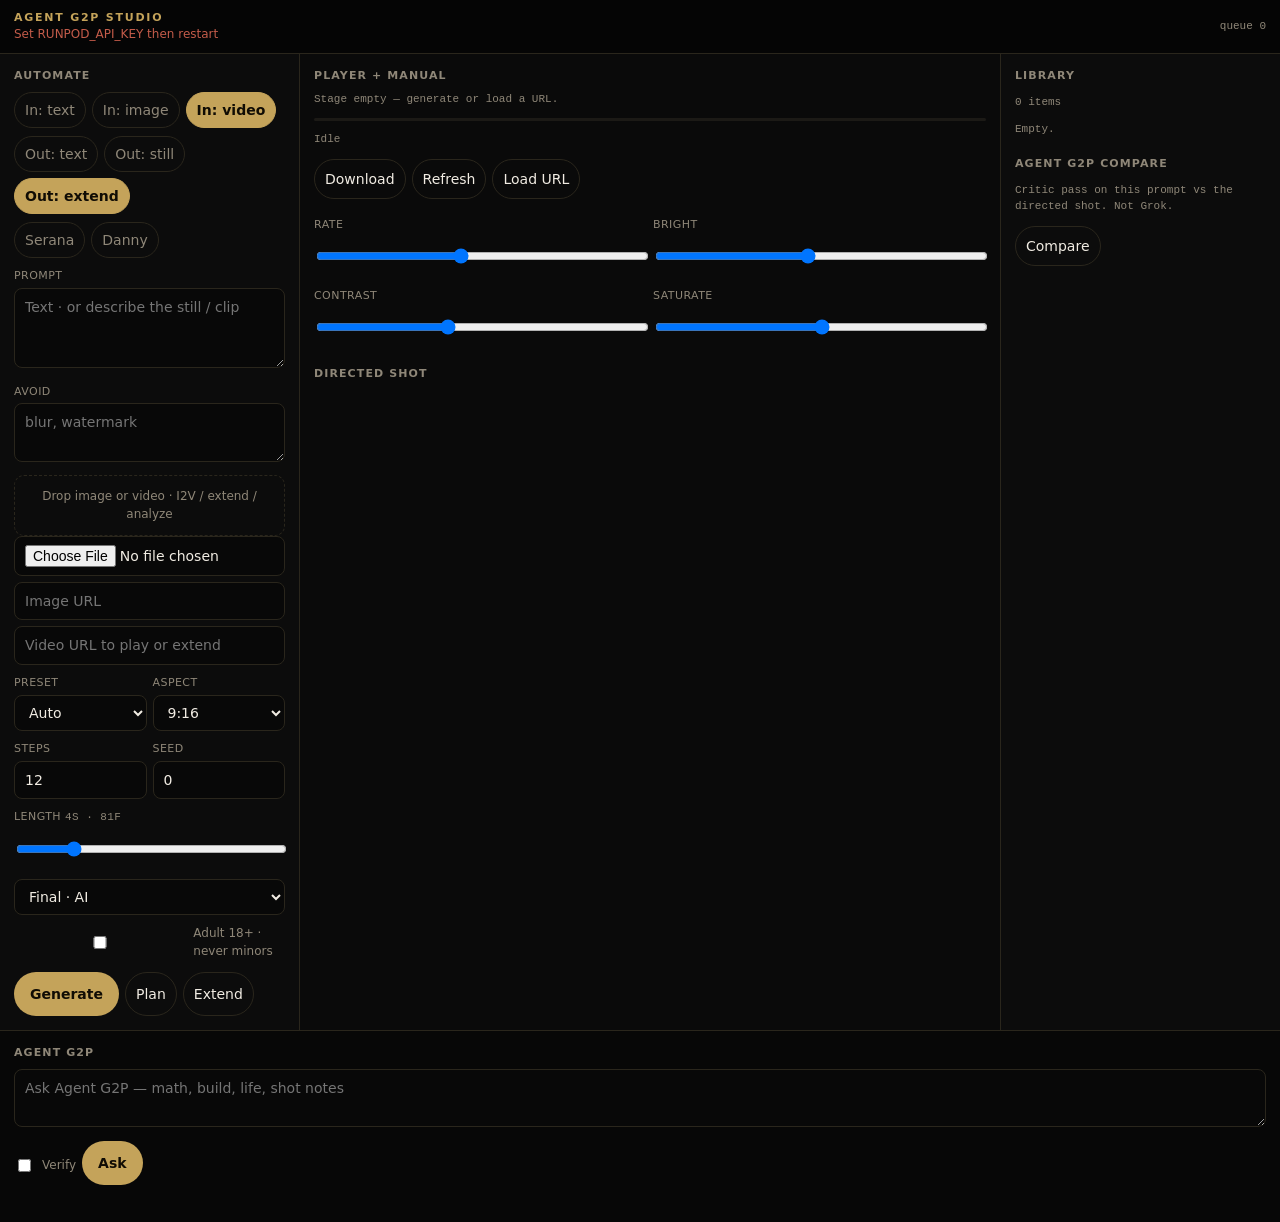
==== commit 814270c6: "Agent G2P Studio: T/I/V automate, player, manual edit, extend, compare" ====
--- a/deploy/fe/public/index.html
+++ b/deploy/fe/public/index.html
@@ -3,43 +3,41 @@
 <head>
   <meta charset="UTF-8" />
   <meta name="viewport" content="width=device-width, initial-scale=1" />
-  <title>G2P Studio</title>
+  <title>Agent G2P Studio</title>
   <style>
     :root {
-      --bg: #070707; --rail: #0c0c0c; --elev: #121212; --fg: #f1ece3; --muted: #8f8778;
+      --bg: #070707; --rail: #0c0c0c; --fg: #f1ece3; --muted: #8f8778;
       --line: #2a261c; --gold: #c4a35a; --ink: #100c04; --ok: #7d9a6a; --bad: #c45c4a;
       --font: "Segoe UI", system-ui, sans-serif; --mono: ui-monospace, Consolas, monospace;
     }
     * { box-sizing: border-box; }
-    html, body { margin: 0; height: 100%; background: var(--bg); color: var(--fg); font: 14px/1.45 var(--font); }
+    html, body { margin: 0; min-height: 100%; background: var(--bg); color: var(--fg); font: 14px/1.45 var(--font); }
     button { font: inherit; cursor: pointer; }
     button:disabled { opacity: .5; cursor: wait; }
     header {
       display: flex; flex-wrap: wrap; gap: 10px; align-items: center; justify-content: space-between;
       padding: 10px 14px; border-bottom: 1px solid var(--line); background: #050505;
     }
-    .mark { letter-spacing: .18em; font-weight: 700; font-size: 11px; color: var(--gold); }
+    .mark { letter-spacing: .16em; font-weight: 700; font-size: 11px; color: var(--gold); }
     #ready { font-size: 12px; color: var(--muted); }
     #ready.ok { color: var(--ok); } #ready.bad { color: var(--bad); }
-    .floor {
-      display: grid; grid-template-columns: 1fr; min-height: calc(100dvh - 52px);
-    }
+    .floor { display: grid; grid-template-columns: 1fr; }
     @media (min-width: 1100px) {
-      .floor { grid-template-columns: 300px minmax(0,1fr) 280px; grid-template-rows: 1fr auto; }
-      .agent { grid-column: 1 / -1; }
-    }
-    .rail, .stage, .queue, .agent { border-color: var(--line); border-style: solid; border-width: 0; padding: 14px; }
+      .floor { grid-template-columns: 300px minmax(0,1fr) 280px; }
+      .span { grid-column: 1 / -1; }
+    }
+    .rail, .stage, .side, .span { padding: 14px; border: 0 solid var(--line); }
     .rail { background: var(--rail); border-right-width: 1px; }
-    .queue { background: var(--rail); border-left-width: 1px; }
+    .side { background: var(--rail); border-left-width: 1px; }
     .stage { background: #0a0a0a; }
-    .agent { border-top-width: 1px; background: var(--elev); }
-    h1, h2 { margin: 0 0 6px; font-size: 13px; letter-spacing: .08em; text-transform: uppercase; color: var(--muted); font-weight: 650; }
-    label { display: block; margin: 10px 0 4px; font-size: 11px; color: var(--muted); letter-spacing: .04em; text-transform: uppercase; }
+    .span { border-top-width: 1px; }
+    h1 { margin: 0 0 8px; font-size: 11px; letter-spacing: .1em; text-transform: uppercase; color: var(--muted); }
+    label { display: block; margin: 10px 0 4px; font-size: 11px; color: var(--muted); text-transform: uppercase; letter-spacing: .04em; }
     textarea, input, select {
       width: 100%; background: #080808; color: var(--fg); border: 1px solid var(--line);
-      border-radius: 8px; padding: 9px 10px; font: inherit;
-    }
-    textarea { min-height: 86px; resize: vertical; }
+      border-radius: 8px; padding: 8px 10px; font: inherit;
+    }
+    textarea { min-height: 80px; resize: vertical; }
     .row { display: flex; flex-wrap: wrap; gap: 6px; }
     .chip, .ghost {
       min-height: 36px; padding: 0 10px; border-radius: 999px; border: 1px solid var(--line);
@@ -48,19 +46,15 @@
     .chip.on, .primary { background: var(--gold); color: var(--ink); border-color: var(--gold); font-weight: 650; }
     .primary { min-height: 44px; padding: 0 16px; border: 0; border-radius: 999px; }
     .ghost { color: var(--fg); min-height: 40px; }
-    .drop {
-      margin-top: 8px; border: 1px dashed var(--line); border-radius: 10px; padding: 14px; text-align: center;
-      color: var(--muted); font-size: 12px;
-    }
+    .drop { margin-top: 8px; border: 1px dashed var(--line); border-radius: 10px; padding: 12px; text-align: center; color: var(--muted); font-size: 12px; }
     .drop.hot { border-color: var(--gold); color: var(--gold); }
-    .viewer { min-height: 280px; background: #000; border-radius: 12px; display: flex; align-items: center; justify-content: center; overflow: hidden; }
-    video, .still { width: 100%; max-height: 52dvh; background: #000; }
+    video, .still { width: 100%; max-height: 46dvh; background: #000; border-radius: 10px; }
     .bar { height: 3px; background: #1c1a16; border-radius: 99px; overflow: hidden; margin: 10px 0; }
     .bar > i { display: block; height: 100%; width: 0; background: var(--gold); }
     .meta { font-family: var(--mono); font-size: 11px; color: var(--muted); }
     .job { padding: 8px 0; border-bottom: 1px solid var(--line); font-size: 12px; }
     .job button { background: none; border: 0; color: var(--gold); padding: 0; }
-    #log, #ans, #shot { white-space: pre-wrap; font-size: 12px; color: #d4c7ad; max-height: 120px; overflow: auto; }
+    #log, #ans, #shot, #cmp { white-space: pre-wrap; font-size: 12px; color: #d4c7ad; max-height: 140px; overflow: auto; }
     .chk { display: flex; gap: 8px; align-items: center; text-transform: none; letter-spacing: 0; font-size: 12px; color: var(--muted); }
     .grid2 { display: grid; grid-template-columns: 1fr 1fr; gap: 6px; }
   </style>
@@ -68,32 +62,32 @@
 <body>
   <header>
     <div>
-      <div class="mark">G2P STUDIO</div>
+      <div class="mark">AGENT G2P STUDIO</div>
       <div id="ready">Checking…</div>
     </div>
     <div class="meta" id="qstat">queue 0</div>
   </header>
   <div class="floor">
     <aside class="rail">
-      <h1>Board</h1>
+      <h1>Automate</h1>
       <div class="row" id="groups">
-        <button type="button" class="chip" data-g="text">Text</button>
-        <button type="button" class="chip" data-g="image">Image</button>
-        <button type="button" class="chip on" data-g="video">Video</button>
+        <button type="button" class="chip" data-g="text">In: text</button>
+        <button type="button" class="chip" data-g="image">In: image</button>
+        <button type="button" class="chip on" data-g="video">In: video</button>
       </div>
       <div class="row" id="modes" style="margin-top:8px"></div>
       <div class="row" style="margin-top:8px">
         <button type="button" class="chip" id="cSerana">Serana</button>
         <button type="button" class="chip" id="cDanny">Danny</button>
       </div>
-      <label>Direction</label>
-      <textarea id="prompt" placeholder="Subject, action, camera, light"></textarea>
+      <label>Prompt</label>
+      <textarea id="prompt" placeholder="Text · or describe the still / clip"></textarea>
       <label>Avoid</label>
-      <textarea id="neg" style="min-height:48px" placeholder="blur, watermark"></textarea>
-      <div class="drop" id="drop">Drop a still here for I2V · WAN is strongest with a source image</div>
+      <textarea id="neg" style="min-height:44px" placeholder="blur, watermark"></textarea>
+      <div class="drop" id="drop">Drop image or video · I2V / extend / analyze</div>
       <input type="file" id="file" accept="image/*,video/*" />
-      <input type="url" id="imageUrl" placeholder="or image URL" style="margin-top:6px" />
-      <input type="url" id="videoUrl" placeholder="clip URL to extend" style="margin-top:6px" />
+      <input type="url" id="imageUrl" placeholder="Image URL" style="margin-top:6px" />
+      <input type="url" id="videoUrl" placeholder="Video URL to play or extend" style="margin-top:6px" />
       <div class="grid2">
         <div>
           <label>Preset</label>
@@ -121,40 +115,53 @@
       </div>
       <label>Length <span id="durLab" class="meta">4s · 81f</span></label>
       <input type="range" id="dur" min="2" max="14" value="4" />
-      <select id="draft" style="margin-top:8px"><option value="0">Final pass</option><option value="1">Draft pass</option></select>
+      <select id="draft" style="margin-top:8px"><option value="0">Final · AI</option><option value="1">Draft · faster</option></select>
       <label class="chk"><input type="checkbox" id="adult" /> Adult 18+ · never minors</label>
       <div class="row" style="margin-top:12px">
         <button type="button" class="primary" id="go">Generate</button>
         <button type="button" class="ghost" id="plan">Plan</button>
+        <button type="button" class="ghost" id="ext">Extend</button>
       </div>
     </aside>
 
     <section class="stage">
-      <h1>Stage</h1>
-      <div class="viewer" id="viewer"><span class="meta">Nothing on stage</span></div>
-      <video id="player" controls playsinline class="still" style="display:none"></video>
+      <h1>Player + manual</h1>
+      <video id="player" controls playsinline loop class="still" style="display:none"></video>
       <img id="still" class="still" alt="" style="display:none" />
+      <div id="empty" class="meta">Stage empty — generate or load a URL.</div>
       <div class="bar"><i id="bar"></i></div>
       <p class="meta" id="jobMeta">Idle</p>
       <div class="row">
         <button type="button" class="ghost" id="dl">Download</button>
         <button type="button" class="ghost" id="poll">Refresh</button>
-      </div>
-      <h2 style="margin-top:16px">Directed shot</h2>
+        <button type="button" class="ghost" id="loadUrl">Load URL</button>
+      </div>
+      <div class="grid2" style="margin-top:8px">
+        <div><label>Rate</label><input type="range" id="rate" min="25" max="200" value="100" /></div>
+        <div><label>Bright</label><input type="range" id="br" min="50" max="160" value="100" /></div>
+      </div>
+      <div class="grid2">
+        <div><label>Contrast</label><input type="range" id="ct" min="50" max="180" value="100" /></div>
+        <div><label>Saturate</label><input type="range" id="sat" min="0" max="200" value="100" /></div>
+      </div>
+      <h1 style="margin-top:16px">Directed shot</h1>
       <div id="shot"></div>
       <div id="log"></div>
     </section>
 
-    <aside class="queue">
+    <aside class="side">
       <h1>Library</h1>
-      <p class="meta" id="counts">0 clips</p>
+      <p class="meta" id="counts">0</p>
       <div id="jobs"></div>
+      <h1 style="margin-top:18px">Agent G2P compare</h1>
+      <p class="meta">Critic pass on this prompt vs the directed shot. Not Grok.</p>
+      <button type="button" class="ghost" id="cmpBtn">Compare</button>
+      <div id="cmp"></div>
     </aside>
 
-    <section class="agent">
+    <section class="span" style="padding:14px">
       <h1>Agent G2P</h1>
-      <p class="meta" style="margin-bottom:8px">Dual-engine. Independent. Not Grok. Not xAI.</p>
-      <textarea id="q" placeholder="Ask G2P — math, build, life" style="min-height:56px"></textarea>
+      <textarea id="q" placeholder="Ask Agent G2P — math, build, life, shot notes" style="min-height:56px"></textarea>
       <div class="row" style="margin-top:8px">
         <label class="chk"><input type="checkbox" id="verify" /> Verify</label>
         <button type="button" class="primary" id="ask">Ask</button>
@@ -163,13 +170,13 @@
     </section>
   </div>
   <script>
-    const KEY = "g2p-studio-v6";
+    const KEY = "g2p-studio-v7";
     const MAP = {
-      text: [["t2t","Text→text"],["i2t","Image→text"],["v2t","Video→text"]],
-      image: [["still","Text→still"],["i2i","Edit still"],["v2i","Frame"]],
-      video: [["i2v","Image→video"],["t2v","Text→video"],["extend","Extend"]],
-    };
-    let group = "video", kind = "i2v", imageB64 = "", currentId = "", activeUrl = "", activeKind = "video";
+      text: [["t2t","Out: text"],["still","Out: still"],["t2v","Out: video"]],
+      image: [["i2t","Out: text"],["i2i","Out: still"],["i2v","Out: video"]],
+      video: [["v2t","Out: text"],["v2i","Out: still"],["extend","Out: extend"]],
+    };
+    let group = "video", kind = "extend", imageB64 = "", currentId = "", activeUrl = "", activeKind = "video";
     const $ = (id) => document.getElementById(id);
     const arts = () => { try { return JSON.parse(localStorage.getItem(KEY) || "[]"); } catch { return []; } };
     const saveArts = (a) => { localStorage.setItem(KEY, JSON.stringify(a.slice(-80))); renderLib(); };
@@ -204,7 +211,12 @@
     function loadFile(f) {
       if (!f) return;
       const r = new FileReader();
-      r.onload = () => { imageB64 = String(r.result || ""); $("log").textContent = "Source: " + f.name; };
+      r.onload = () => {
+        imageB64 = String(r.result || "");
+        $("log").textContent = "Loaded " + f.name;
+        if (f.type.startsWith("video/")) show(imageB64, "video");
+        else if (f.type.startsWith("image/")) show(imageB64, "image");
+      };
       r.readAsDataURL(f);
     }
     $("file").onchange = () => loadFile($("file").files[0]);
@@ -213,33 +225,40 @@
     drop.addEventListener("dragleave", () => drop.classList.remove("hot"));
     drop.addEventListener("drop", (e) => { e.preventDefault(); drop.classList.remove("hot"); loadFile(e.dataTransfer.files[0]); });
 
+    function filt() {
+      const f = "brightness(" + $("br").value + "%) contrast(" + $("ct").value + "%) saturate(" + $("sat").value + "%)";
+      $("player").style.filter = f; $("still").style.filter = f;
+      $("player").playbackRate = $("rate").value / 100;
+    }
+    ["br","ct","sat","rate"].forEach((id) => $(id).oninput = filt);
+
     async function ping() {
       try {
         const s = await api("/api/studio");
-        $("ready").textContent = s.hasApiKey ? "WAN live · studio run · no xAI" : "Set RUNPOD_API_KEY then restart";
+        $("ready").textContent = s.hasApiKey ? "WAN live · Agent G2P · no xAI" : "Set RUNPOD_API_KEY then restart";
         $("ready").className = s.hasApiKey ? "ok" : "bad";
-        $("qstat").textContent = "queue " + ((s.queue && s.queue.waiting) || 0) + (s.queue && s.queue.busy ? " · busy" : "");
+        $("qstat").textContent = "queue " + ((s.queue && s.queue.waiting) || 0);
       } catch { $("ready").textContent = "Cluster offline"; $("ready").className = "bad"; }
     }
 
     function show(url, k) {
       if (!url) return;
       activeUrl = url; activeKind = k || "video";
-      const img = k === "image" || ((k !== "text") && !/mp4|webm|video\//i.test(url) && /image|still|jpg|png|data:image/i.test(url + k));
-      $("viewer").style.display = "none";
-      $("player").style.display = img || k === "text" ? "none" : "block";
+      $("empty").style.display = "none";
+      const img = k === "image" || /data:image|jpg|png|webp/i.test(url);
+      $("player").style.display = img ? "none" : "block";
       $("still").style.display = img ? "block" : "none";
-      if (img) $("still").src = url; else if (k !== "text") $("player").src = url;
+      if (img) $("still").src = url; else $("player").src = url;
     }
     function renderLib() {
       const items = arts();
-      $("counts").textContent = items.length + " clips";
+      $("counts").textContent = items.length + " items";
       $("jobs").innerHTML = items.length ? "" : "<p class='meta'>Empty.</p>";
       items.slice().reverse().forEach((it) => {
         const d = document.createElement("div"); d.className = "job";
         d.innerHTML = "<strong>" + (it.kind || "") + "</strong> · " + (it.status || "") +
-          "<div>" + (it.prompt || "").slice(0, 90) + "</div>" +
-          (it.url ? "<button type='button' data-p>Stage</button>" : "");
+          "<div>" + (it.prompt || "").slice(0, 80) + "</div>" +
+          (it.url ? "<button type='button' data-p>Play</button>" : "");
         const p = d.querySelector("[data-p]");
         if (p) p.onclick = () => show(it.url, it.media);
         $("jobs").appendChild(d);
@@ -252,26 +271,25 @@
       return t;
     }
 
-    async function generate(planOnly) {
+    async function generate(planOnly, forceExtend) {
       const text = promptText();
-      if (!text) { $("log").textContent = "Write a direction."; return; }
-      if (kind === "t2t" || kind === "i2t" || kind === "v2t") {
+      if (!text) { $("log").textContent = "Write a prompt."; return; }
+      const useKind = forceExtend ? "extend" : kind;
+      if (useKind === "t2t" || useKind === "i2t" || useKind === "v2t") {
         const r = await api("/api/pipeline", {
           method: "POST", headers: { "Content-Type": "application/json" },
           body: JSON.stringify({ text, verify: false, autoVideo: false }),
         });
         $("log").textContent = r.content || JSON.stringify(r);
+        saveArts(arts().concat([{ kind: useKind, status: "ready", prompt: text, ts: Date.now() }]));
         return;
-      }
-      if ((kind === "i2v" || kind === "extend") && !imageB64 && !$("imageUrl").value.trim() && kind === "i2v") {
-        $("log").textContent = "I2V: drop a still or paste an image URL. WAN 2.2 is image-to-video.";
       }
       $("go").disabled = true; bar(0.08);
       const body = {
-        text, kind: (kind === "i2i" || kind === "v2i") ? "still" : kind,
+        text, kind: (useKind === "i2i" || useKind === "v2i") ? "still" : useKind,
         imageUrl: $("imageUrl").value.trim() || undefined,
         imageBase64: imageB64 || undefined,
-        videoUrl: $("videoUrl").value.trim() || undefined,
+        videoUrl: $("videoUrl").value.trim() || activeUrl || undefined,
         preset: $("preset").value || undefined,
         aspect: $("aspect").value,
         draft: $("draft").value === "1",
@@ -291,13 +309,12 @@
         else if (r.submitted) {
           currentId = r.jobId; bar(0.3);
           $("jobMeta").textContent = (r.status || "IN_QUEUE") + " · " + r.jobId;
-          $("log").textContent = (r.criticHoles && r.criticHoles.length) ? "Critic: " + r.criticHoles.join("; ") : "Queued on WAN.";
-          saveArts(arts().concat([{ jobId: r.jobId, kind, status: r.status, prompt: text, ts: Date.now(), media: "video" }]));
+          $("log").textContent = "Agent G2P queued WAN.";
+          saveArts(arts().concat([{ jobId: r.jobId, kind: useKind, status: r.status, prompt: text, ts: Date.now(), media: "video" }]));
           poll();
         } else {
-          bar(0.12);
-          $("jobMeta").textContent = "Plan";
-          $("log").textContent = r.message || "Director + critic ready.";
+          bar(0.12); $("jobMeta").textContent = "Plan";
+          $("log").textContent = r.message || "Plan ready.";
         }
       } catch (e) { $("log").textContent = String(e); }
       $("go").disabled = false;
@@ -319,14 +336,32 @@
 
     $("go").onclick = () => generate(false);
     $("plan").onclick = () => generate(true);
+    $("ext").onclick = () => generate(false, true);
     $("poll").onclick = poll;
+    $("loadUrl").onclick = () => {
+      const u = $("videoUrl").value.trim() || $("imageUrl").value.trim();
+      if (u) show(u, /mp4|webm|video/i.test(u) ? "video" : "image");
+    };
     $("dl").onclick = async () => {
       if (!activeUrl) return;
       try {
         if (activeUrl.startsWith("data:")) { const a = document.createElement("a"); a.href = activeUrl; a.download = "g2p"; a.click(); return; }
         const r = await fetch(activeUrl); const b = await r.blob();
         const a = document.createElement("a"); a.href = URL.createObjectURL(b); a.download = "g2p.mp4"; a.click();
-      } catch { $("log").textContent = "Download blocked by host — use the player menu."; }
+      } catch { $("log").textContent = "Download blocked — use player save."; }
+    };
+    $("cmpBtn").onclick = async () => {
+      const r = await api("/api/g2p-x/compare", {
+        method: "POST", headers: { "Content-Type": "application/json" },
+        body: JSON.stringify({
+          goal: promptText(),
+          a: $("prompt").value,
+          b: $("shot").textContent,
+          kind,
+        }),
+      });
+      $("cmp").textContent = (r.summary || "") + "\n" + (r.notes || []).join("\n") +
+        (r.quality != null ? "\nquality " + r.quality : "");
     };
     $("ask").onclick = async () => {
       const text = $("q").value.trim(); if (!text) return;
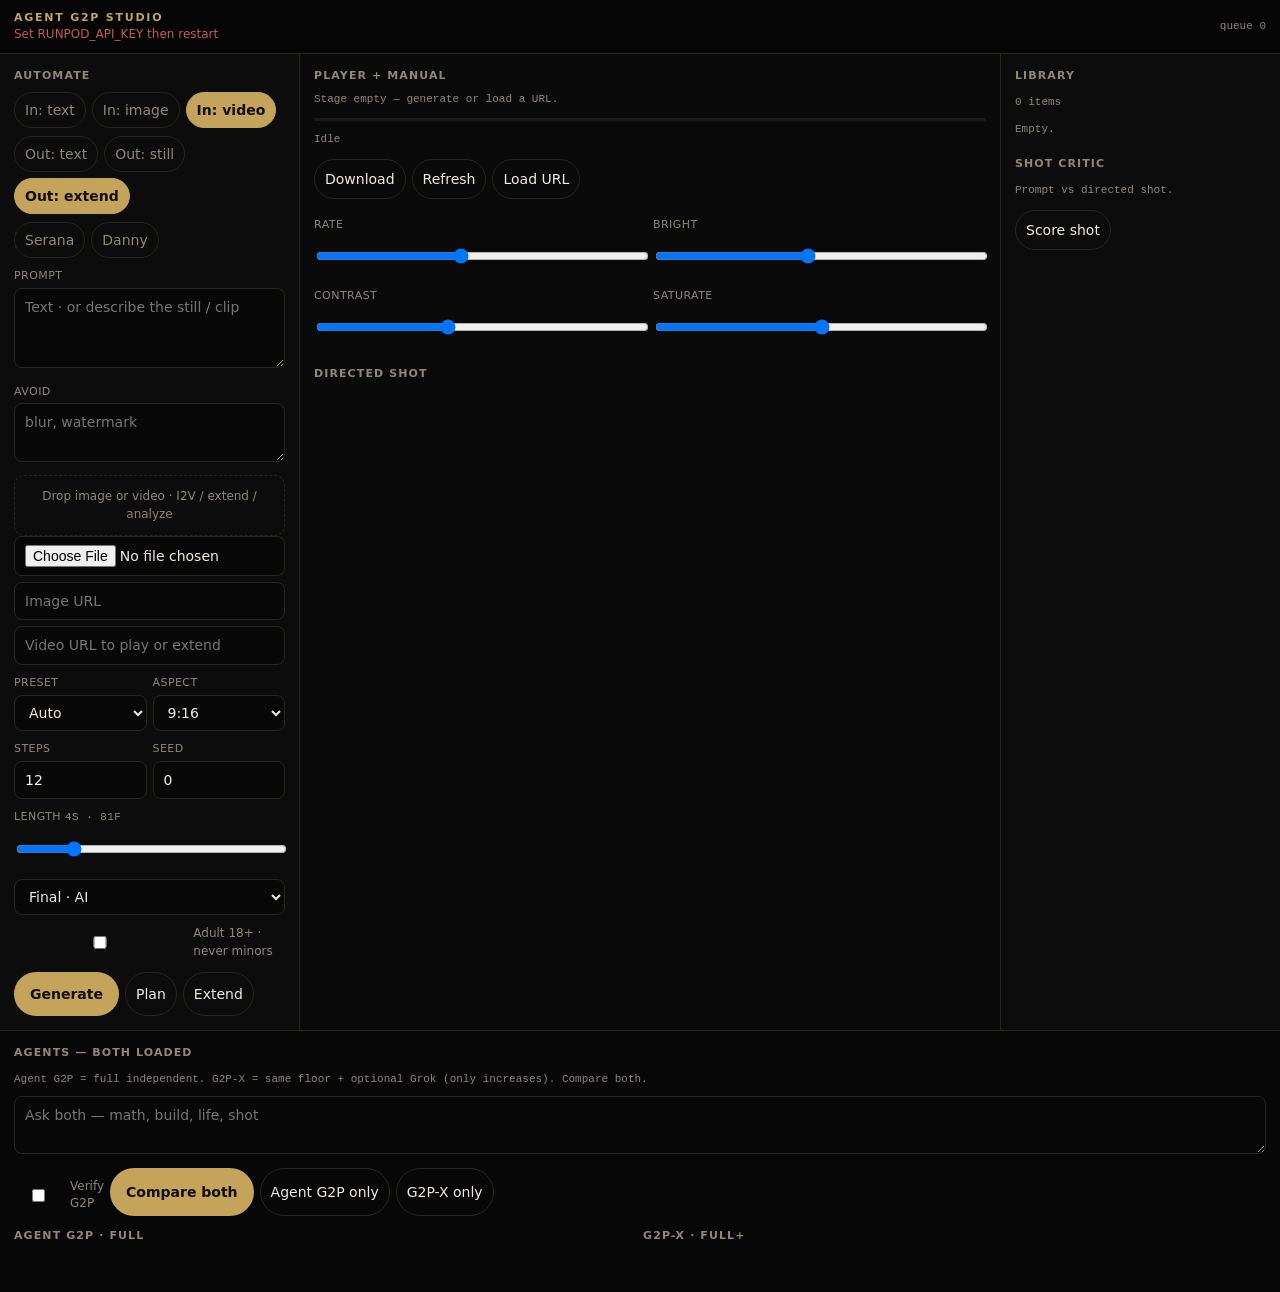
==== commit 76a8b824: "Increase only: G2P-X full dual-engine floor + optional Grok; stronger shot critic" ====
--- a/deploy/fe/public/index.html
+++ b/deploy/fe/public/index.html
@@ -153,20 +153,33 @@
       <h1>Library</h1>
       <p class="meta" id="counts">0</p>
       <div id="jobs"></div>
-      <h1 style="margin-top:18px">Agent G2P compare</h1>
-      <p class="meta">Critic pass on this prompt vs the directed shot. Not Grok.</p>
-      <button type="button" class="ghost" id="cmpBtn">Compare</button>
+      <h1 style="margin-top:18px">Shot critic</h1>
+      <p class="meta">Prompt vs directed shot.</p>
+      <button type="button" class="ghost" id="cmpBtn">Score shot</button>
       <div id="cmp"></div>
     </aside>
 
     <section class="span" style="padding:14px">
-      <h1>Agent G2P</h1>
-      <textarea id="q" placeholder="Ask Agent G2P — math, build, life, shot notes" style="min-height:56px"></textarea>
+      <h1>Agents — both loaded</h1>
+      <p class="meta" style="margin-bottom:8px">Agent G2P = full independent. G2P-X = same floor + optional Grok (only increases). Compare both.</p>
+      <textarea id="q" placeholder="Ask both — math, build, life, shot" style="min-height:56px"></textarea>
       <div class="row" style="margin-top:8px">
-        <label class="chk"><input type="checkbox" id="verify" /> Verify</label>
-        <button type="button" class="primary" id="ask">Ask</button>
-      </div>
-      <pre id="ans"></pre>
+        <label class="chk"><input type="checkbox" id="verify" /> Verify G2P</label>
+        <button type="button" class="primary" id="askBoth">Compare both</button>
+        <button type="button" class="ghost" id="askG2P">Agent G2P only</button>
+        <button type="button" class="ghost" id="askX">G2P-X only</button>
+      </div>
+      <div class="grid2" style="margin-top:12px">
+        <div>
+          <h1>Agent G2P · full</h1>
+          <pre id="ans"></pre>
+        </div>
+        <div>
+          <h1>G2P-X · full+</h1>
+          <pre id="ansX"></pre>
+        </div>
+      </div>
+      <p class="meta" id="whoWon"></p>
     </section>
   </div>
   <script>
@@ -363,7 +376,18 @@
       $("cmp").textContent = (r.summary || "") + "\n" + (r.notes || []).join("\n") +
         (r.quality != null ? "\nquality " + r.quality : "");
     };
-    $("ask").onclick = async () => {
+    $("askBoth").onclick = async () => {
+      const text = $("q").value.trim(); if (!text) return;
+      $("ans").textContent = "Agent G2P…"; $("ansX").textContent = "G2P-X…"; $("whoWon").textContent = "";
+      const r = await api("/api/agents/compare", {
+        method: "POST", headers: { "Content-Type": "application/json" },
+        body: JSON.stringify({ text, verify: $("verify").checked }),
+      });
+      $("ans").textContent = (r.agentG2P && r.agentG2P.content) || JSON.stringify(r.agentG2P, null, 2);
+      $("ansX").textContent = (r.g2pX && r.g2pX.content) || JSON.stringify(r.g2pX, null, 2);
+      $("whoWon").textContent = (r.winner || "") + " · " + (r.note || "");
+    };
+    $("askG2P").onclick = async () => {
       const text = $("q").value.trim(); if (!text) return;
       $("ans").textContent = "Thinking…";
       const r = await api("/api/pipeline", {
@@ -371,6 +395,15 @@
         body: JSON.stringify({ text, verify: $("verify").checked, autoVideo: false }),
       });
       $("ans").textContent = r.content || JSON.stringify(r, null, 2);
+    };
+    $("askX").onclick = async () => {
+      const text = $("q").value.trim(); if (!text) return;
+      $("ansX").textContent = "Thinking…";
+      const r = await api("/api/g2p-x/ask", {
+        method: "POST", headers: { "Content-Type": "application/json" },
+        body: JSON.stringify({ text }),
+      });
+      $("ansX").textContent = r.content || r.error || JSON.stringify(r, null, 2);
     };
     document.addEventListener("keydown", (e) => {
       if ((e.metaKey || e.ctrlKey) && e.key === "Enter") { e.preventDefault(); generate(false); }
